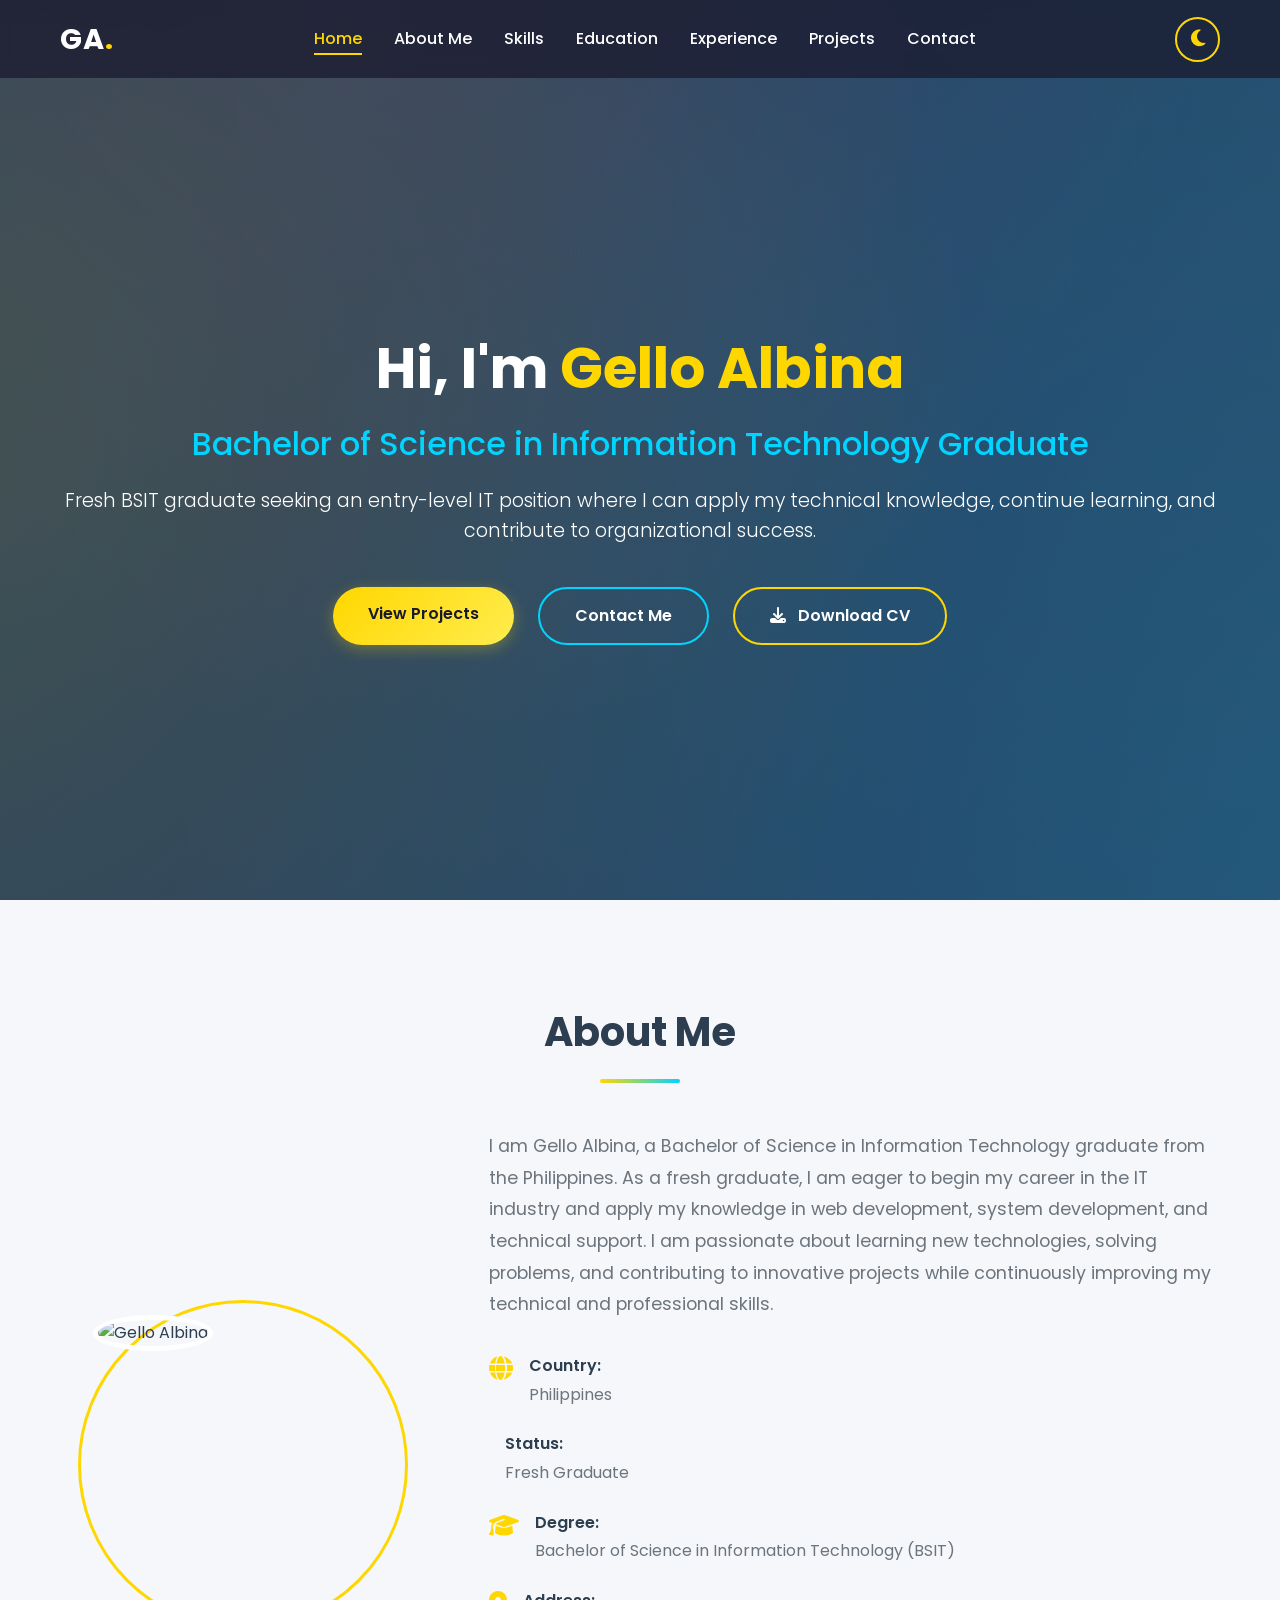
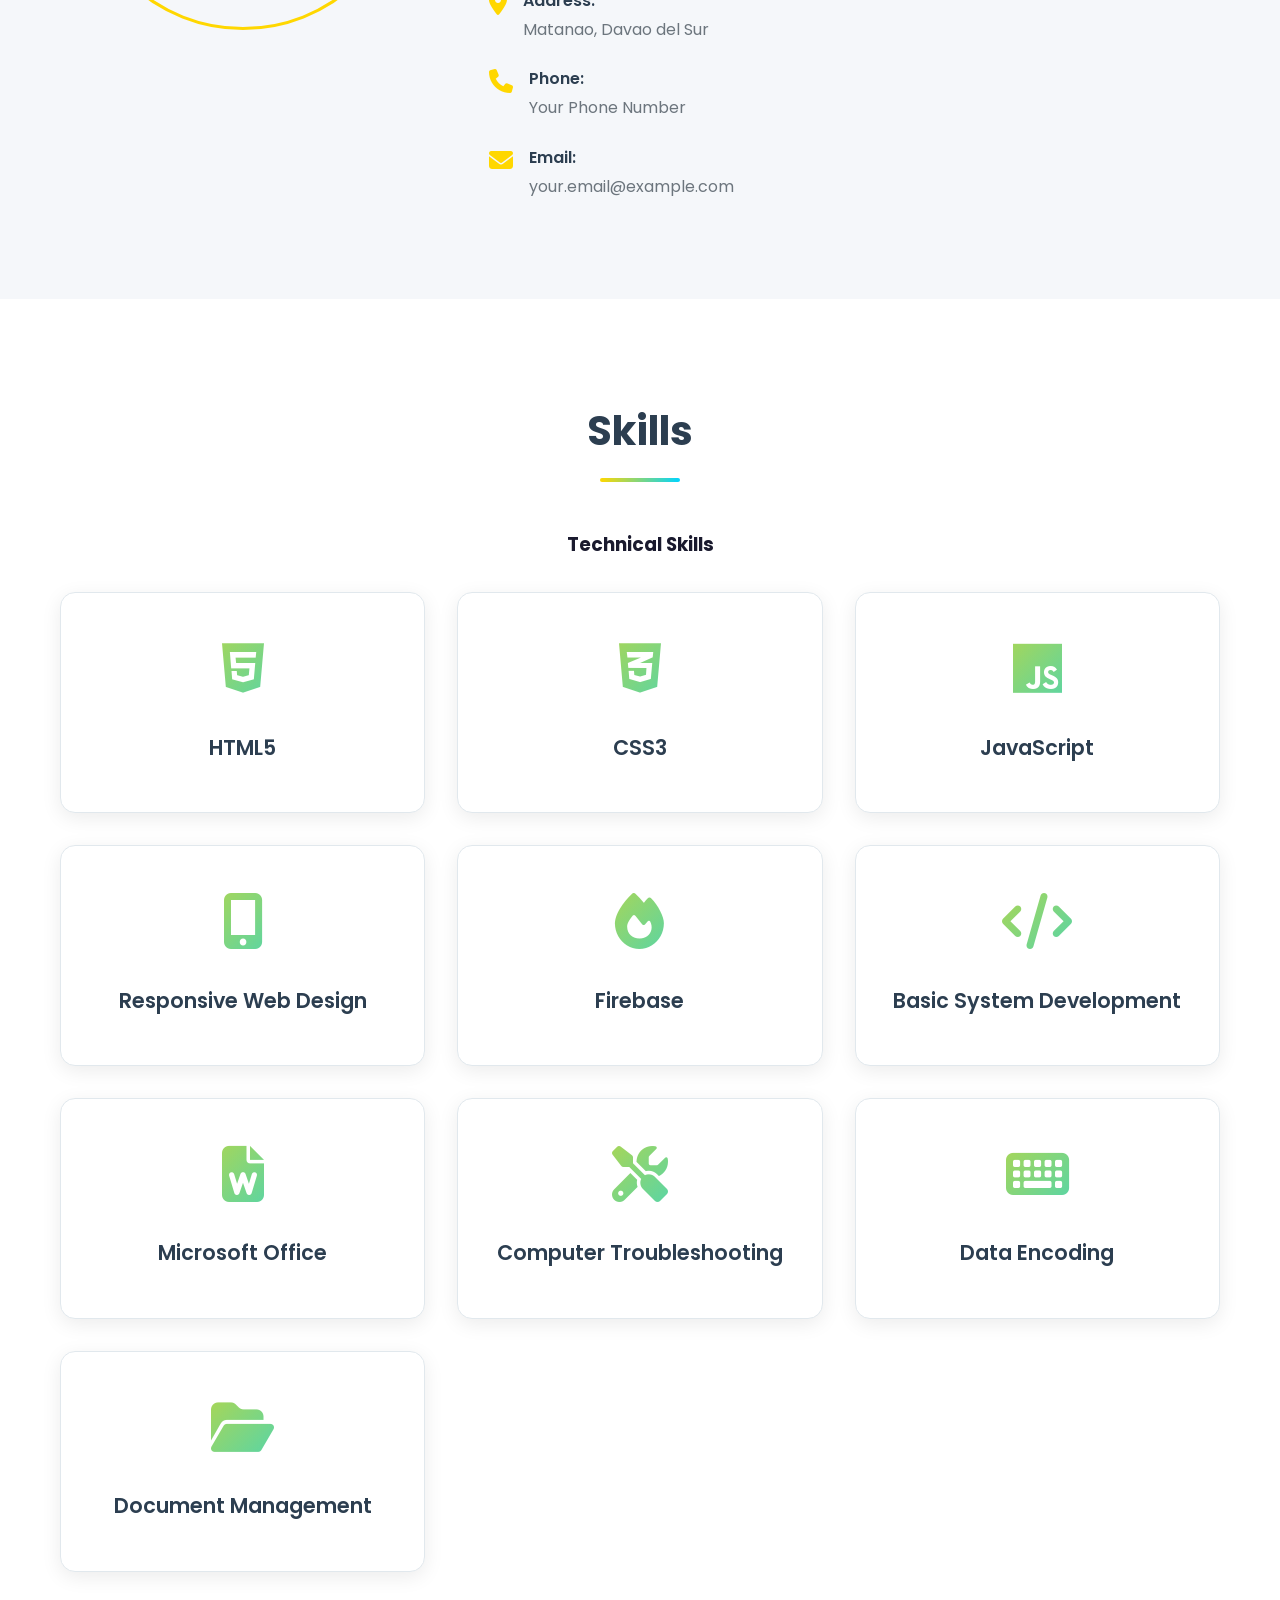
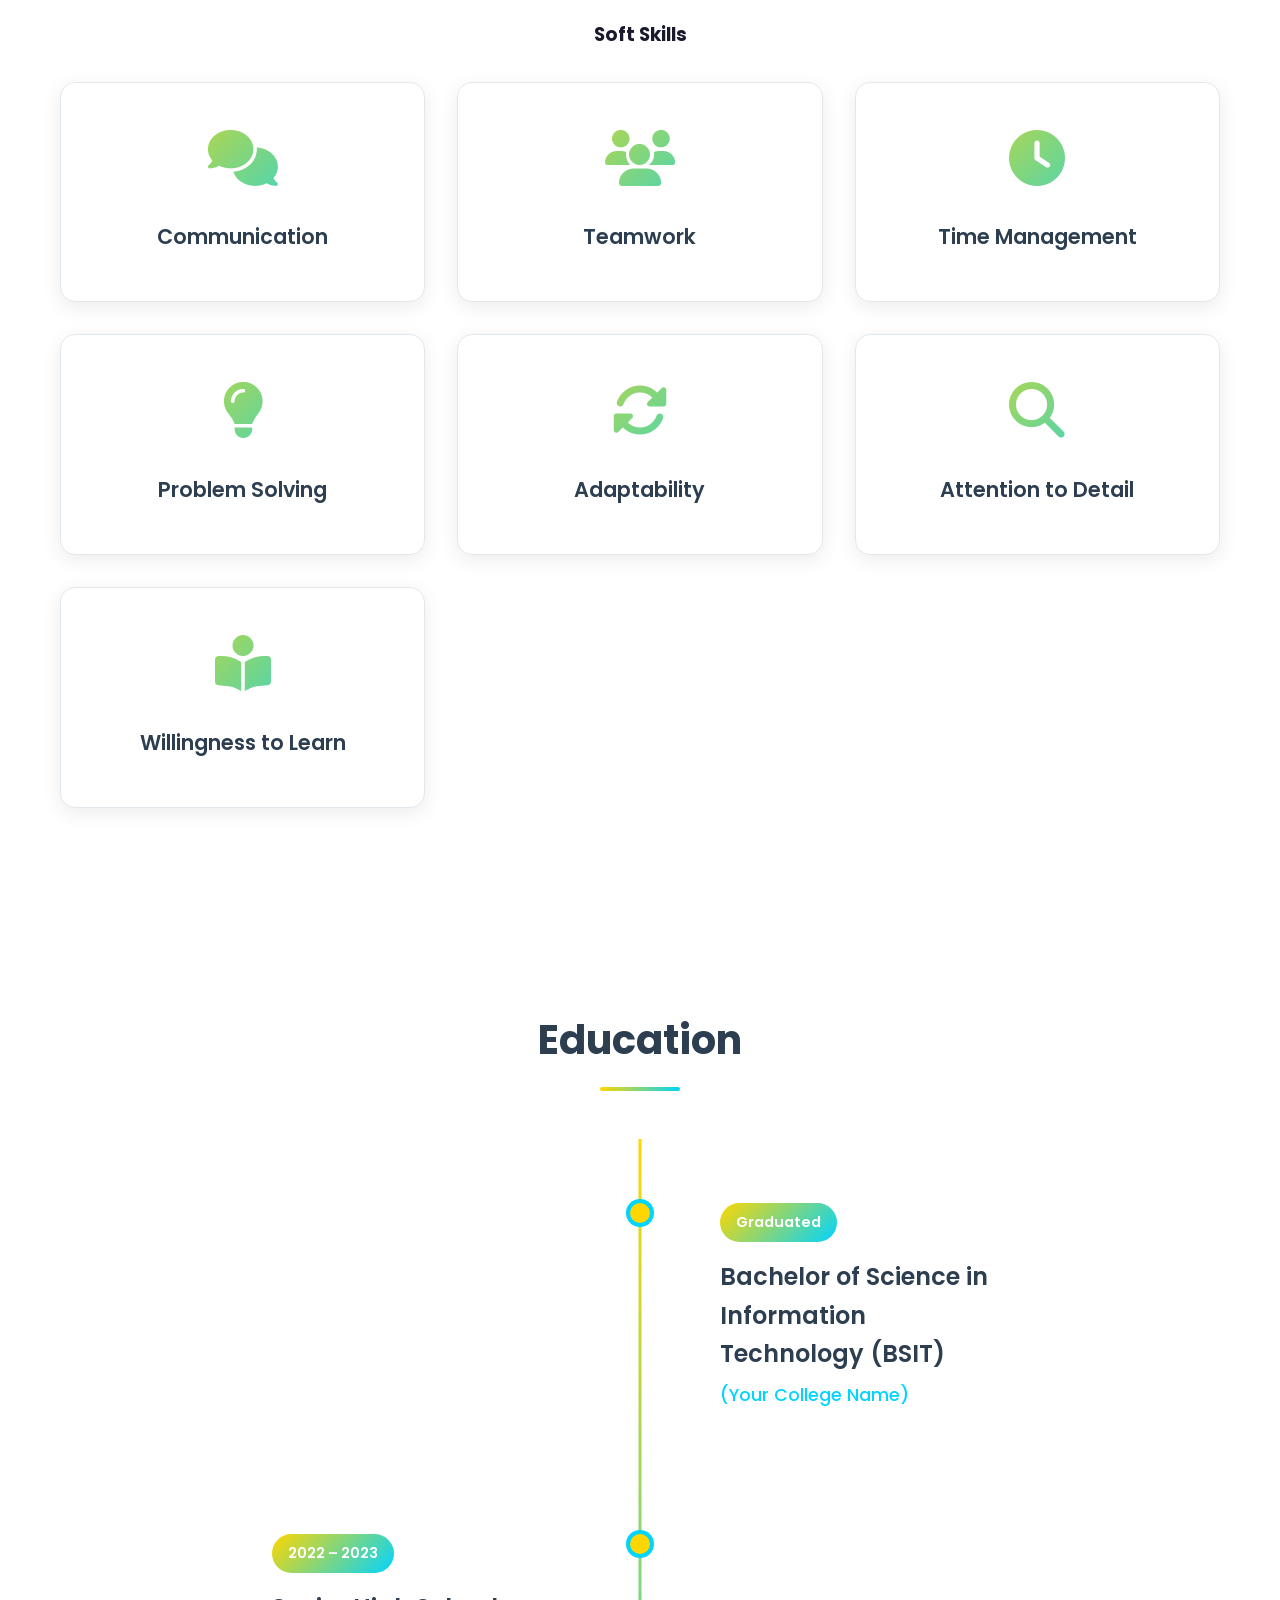
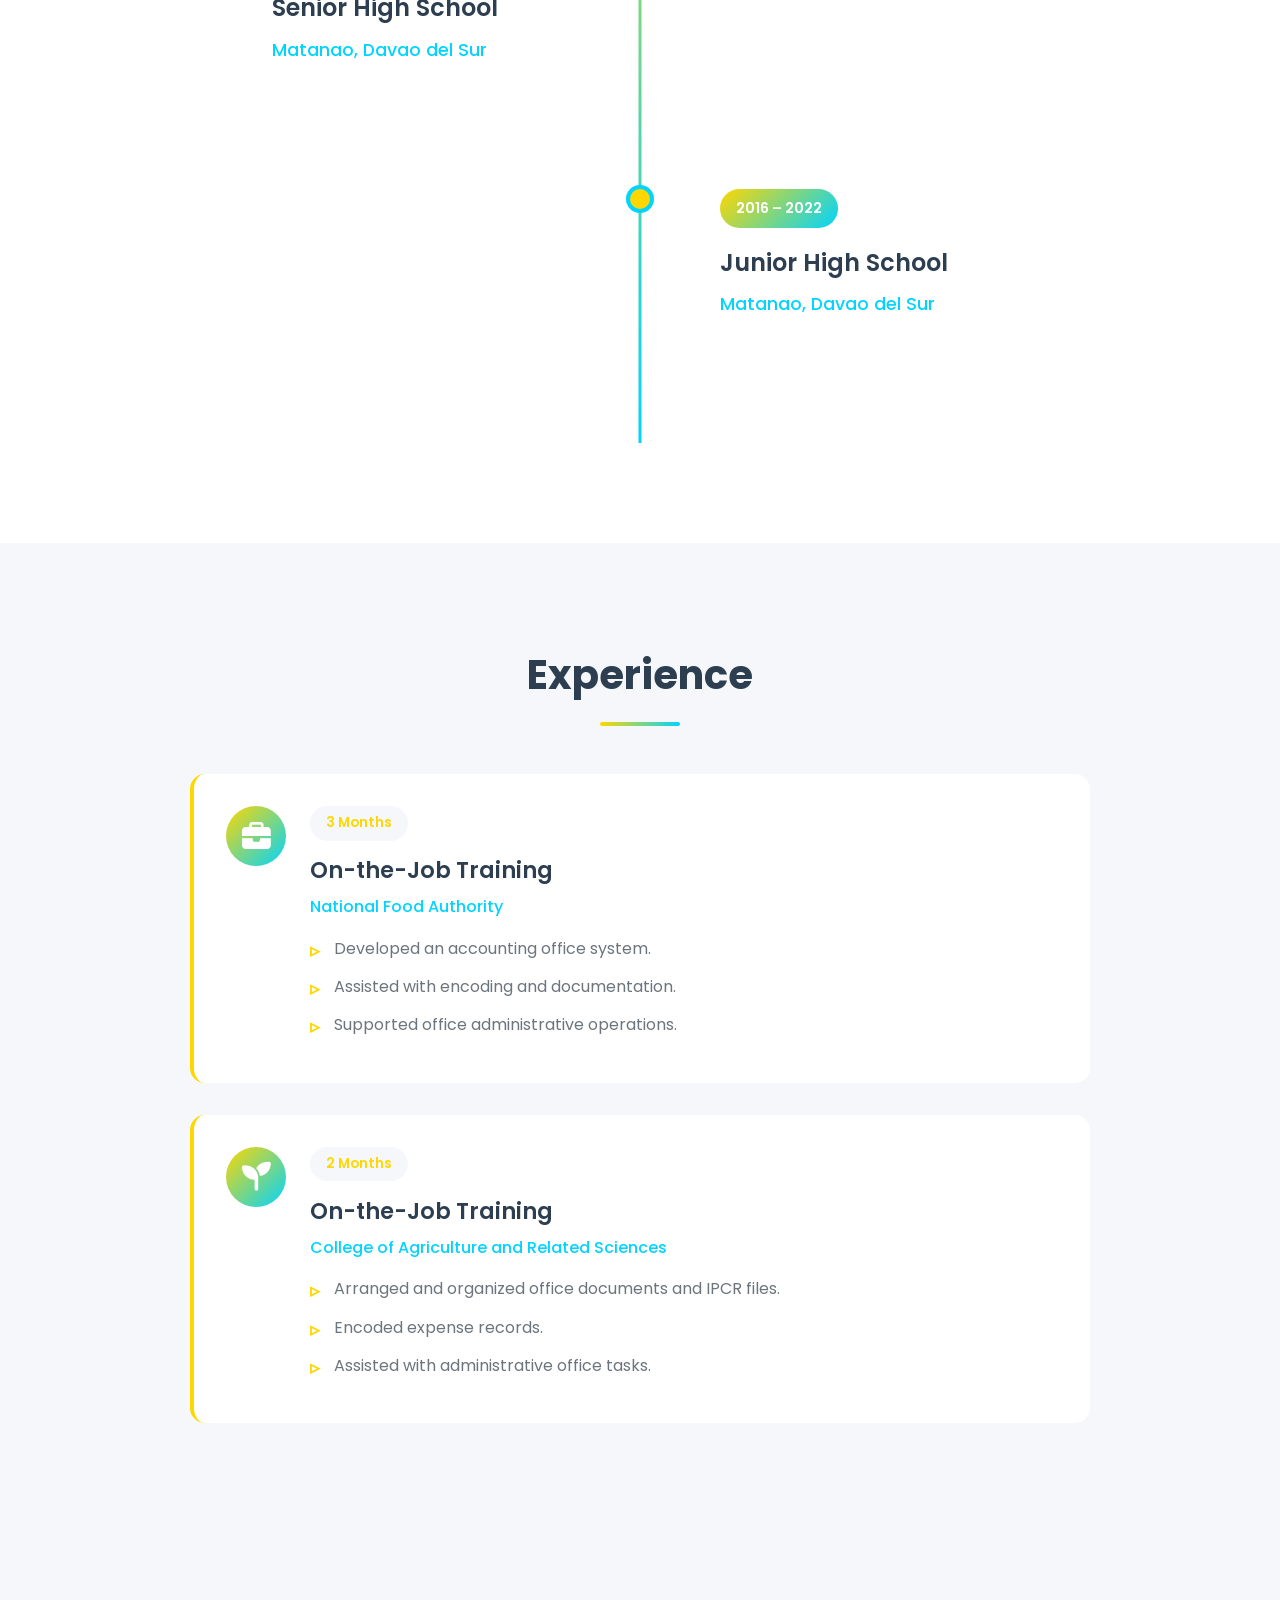
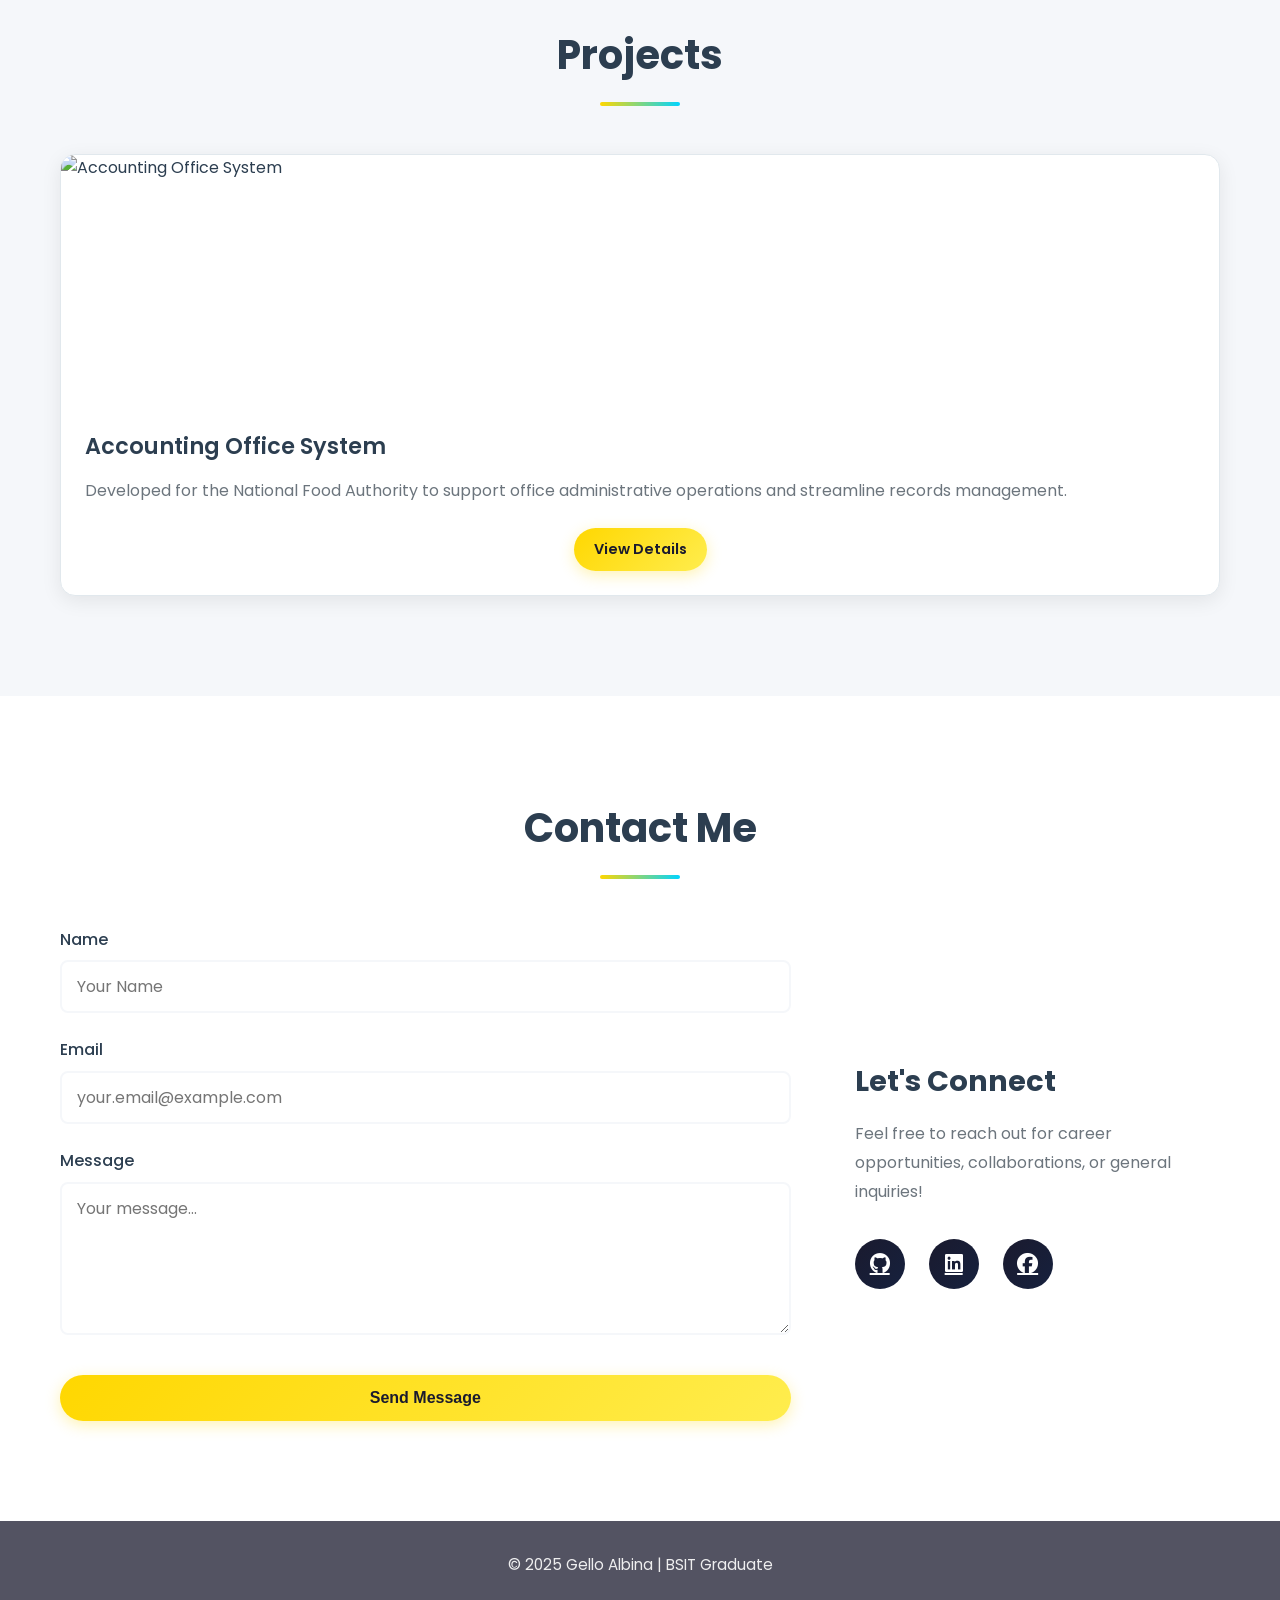
==== index.html @ 02b39733 "Add files via upload" ====
<!DOCTYPE html>
<html lang="en">
<head>
    <meta charset="UTF-8">
    <meta name="viewport" content="width=device-width, initial-scale=1.0">
    <meta name="description" content="Gello Albina - BSIT Graduate Portfolio">
    <title>Gello Albina | BSIT Graduate</title>
    <link rel="stylesheet" href="style.css">
    <link rel="preconnect" href="https://fonts.googleapis.com">
    <link rel="preconnect" href="https://fonts.gstatic.com" crossorigin>
    <link href="https://fonts.googleapis.com/css2?family=Poppins:wght@300;400;500;600;700&display=swap" rel="stylesheet">
    <link rel="stylesheet" href="https://cdnjs.cloudflare.com/ajax/libs/font-awesome/6.4.0/css/all.min.css">
</head>
<body>
    <!-- Navigation Bar -->
    <nav class="navbar" id="navbar">
        <div class="container">
            <div class="nav-brand">
                <a href="#home">GA<span>.</span></a>
            </div>
            <ul class="nav-menu" id="navMenu">
                <li><a href="#home" class="nav-link active">Home</a></li>
                <li><a href="#about" class="nav-link">About Me</a></li>
                <li><a href="#skills" class="nav-link">Skills</a></li>
                <li><a href="#education" class="nav-link">Education</a></li>
                <li><a href="#experience" class="nav-link">Experience</a></li>
                <li><a href="#projects" class="nav-link">Projects</a></li>
                <li><a href="#contact" class="nav-link">Contact</a></li>
            </ul>
            <div class="nav-controls">
                <button class="theme-toggle" id="themeToggle" aria-label="Toggle dark mode">
                    <i class="fas fa-moon" id="themeIcon"></i>
                </button>
                <div class="hamburger" id="hamburger">
                    <span></span>
                    <span></span>
                    <span></span>
                </div>
            </div>
        </div>
    </nav>

    <!-- Home Section -->
    <section id="home" class="home-section">
        <div class="home-background"></div>
        <div class="container home-content">
            <div class="hero-text">
                <h1 class="fade-in">Hi, I'm <span class="highlight">Gello Albina</span></h1>
                <h2 class="fade-in-delay">Bachelor of Science in Information Technology Graduate</h2>
                <p class="tagline fade-in-delay-2">Fresh BSIT graduate seeking an entry-level IT position where I can apply my technical knowledge, continue learning, and contribute to organizational success.</p>
                <div class="cta-buttons fade-in-delay-3">
                    <a href="#projects" class="btn btn-primary">View Projects</a>
                    <a href="#contact" class="btn btn-secondary">Contact Me</a>
                    <a href="assets/Gello-Albina-CV.pdf" download class="btn btn-download">
                        <i class="fas fa-download"></i> Download CV
                    </a>
                </div>
            </div>
        </div>
    </section>

    <!-- About Me Section -->
    <section id="about" class="about-section">
        <div class="container">
            <h2 class="section-title">About Me</h2>
            <div class="about-content">
                <div class="about-image">
                    <div class="image-wrapper">
                        <img src="pics/pic1.png" alt="Gello Albina">
                        <div class="image-border"></div>
                    </div>
                </div>
                <div class="about-text">
                    <p class="about-description">
                        I am Gello Albina, a Bachelor of Science in Information Technology graduate from the Philippines. As a fresh graduate, I am eager to begin my career in the IT industry and apply my knowledge in web development, system development, and technical support. I am passionate about learning new technologies, solving problems, and contributing to innovative projects while continuously improving my technical and professional skills.
                    </p>
                    <div class="info-list">
                        <div class="info-item">
                            <i class="fas fa-globe"></i>
                            <div>
                                <strong>Country:</strong>
                                <span>Philippines</span>
                            </div>
                        </div>
                        <div class="info-item">
                            <i class="fas fa-user-gradient"></i>
                            <div>
                                <strong>Status:</strong>
                                <span>Fresh Graduate</span>
                            </div>
                        </div>
                        <div class="info-item">
                            <i class="fas fa-graduation-cap"></i>
                            <div>
                                <strong>Degree:</strong>
                                <span>Bachelor of Science in Information Technology (BSIT)</span>
                            </div>
                        </div>
                        <div class="info-item">
                            <i class="fas fa-map-marker-alt"></i>
                            <div>
                                <strong>Address:</strong>
                                <span>Matanao, Davao del Sur</span>
                            </div>
                        </div>
                        <div class="info-item">
                            <i class="fas fa-phone"></i>
                            <div>
                                <strong>Phone:</strong>
                                <span>Your Phone Number</span>
                            </div>
                        </div>
                        <div class="info-item">
                            <i class="fas fa-envelope"></i>
                            <div>
                                <strong>Email:</strong>
                                <span>your.email@example.com</span>
                            </div>
                        </div>
                    </div>
                </div>
            </div>
        </div>
    </section>

    <!-- Skills Section -->
    <section id="skills" class="skills-section">
        <div class="container">
            <h2 class="section-title">Skills</h2>
            
            <h3 style="text-align: center; margin-bottom: 2rem; color: var(--primary-color);">Technical Skills</h3>
            <div class="skills-grid">
                <div class="skill-card">
                    <div class="skill-icon"><i class="fab fa-html5"></i></div>
                    <h3>HTML5</h3>
                </div>
                <div class="skill-card">
                    <div class="skill-icon"><i class="fab fa-css3-alt"></i></div>
                    <h3>CSS3</h3>
                </div>
                <div class="skill-card">
                    <div class="skill-icon"><i class="fab fa-js"></i></div>
                    <h3>JavaScript</h3>
                </div>
                <div class="skill-card">
                    <div class="skill-icon"><i class="fas fa-mobile-alt"></i></div>
                    <h3>Responsive Web Design</h3>
                </div>
                <div class="skill-card">
                    <div class="skill-icon"><i class="fas fa-fire"></i></div>
                    <h3>Firebase</h3>
                </div>
                <div class="skill-card">
                    <div class="skill-icon"><i class="fas fa-code"></i></div>
                    <h3>Basic System Development</h3>
                </div>
                <div class="skill-card">
                    <div class="skill-icon"><i class="fas fa-file-word"></i></div>
                    <h3>Microsoft Office</h3>
                </div>
                <div class="skill-card">
                    <div class="skill-icon"><i class="fas fa-tools"></i></div>
                    <h3>Computer Troubleshooting</h3>
                </div>
                <div class="skill-card">
                    <div class="skill-icon"><i class="fas fa-keyboard"></i></div>
                    <h3>Data Encoding</h3>
                </div>
                <div class="skill-card">
                    <div class="skill-icon"><i class="fas fa-folder-open"></i></div>
                    <h3>Document Management</h3>
                </div>
            </div>

            <h3 style="text-align: center; margin-top: 3rem; margin-bottom: 2rem; color: var(--primary-color);">Soft Skills</h3>
            <div class="skills-grid">
                <div class="skill-card">
                    <div class="skill-icon"><i class="fas fa-comments"></i></div>
                    <h3>Communication</h3>
                </div>
                <div class="skill-card">
                    <div class="skill-icon"><i class="fas fa-users"></i></div>
                    <h3>Teamwork</h3>
                </div>
                <div class="skill-card">
                    <div class="skill-icon"><i class="fas fa-clock"></i></div>
                    <h3>Time Management</h3>
                </div>
                <div class="skill-card">
                    <div class="skill-icon"><i class="fas fa-lightbulb"></i></div>
                    <h3>Problem Solving</h3>
                </div>
                <div class="skill-card">
                    <div class="skill-icon"><i class="fas fa-sync-alt"></i></div>
                    <h3>Adaptability</h3>
                </div>
                <div class="skill-card">
                    <div class="skill-icon"><i class="fas fa-search"></i></div>
                    <h3>Attention to Detail</h3>
                </div>
                <div class="skill-card">
                    <div class="skill-icon"><i class="fas fa-book-reader"></i></div>
                    <h3>Willingness to Learn</h3>
                </div>
            </div>
        </div>
    </section>

    <!-- Education Section -->
    <section id="education" class="education-section">
        <div class="container">
            <h2 class="section-title">Education</h2>
            <div class="timeline">
                <div class="timeline-item">
                    <div class="timeline-dot"></div>
                    <div class="timeline-content">
                        <div class="timeline-date">Graduated</div>
                        <h3>Bachelor of Science in Information Technology (BSIT)</h3>
                        <h4>(Your College Name)</h4>
                    </div>
                </div>
                <div class="timeline-item">
                    <div class="timeline-dot"></div>
                    <div class="timeline-content">
                        <div class="timeline-date">2022 – 2023</div>
                        <h3>Senior High School</h3>
                        <h4>Matanao, Davao del Sur</h4>
                    </div>
                </div>
                <div class="timeline-item">
                    <div class="timeline-dot"></div>
                    <div class="timeline-content">
                        <div class="timeline-date">2016 – 2022</div>
                        <h3>Junior High School</h3>
                        <h4>Matanao, Davao del Sur</h4>
                    </div>
                </div>       
            </div>
        </div>
    </section>

    <!-- Experience Section -->
    <section id="experience" class="experience-section">
        <div class="container">
            <h2 class="section-title">Experience</h2>
            <div class="experience-grid">
                <div class="experience-card">
                    <div class="experience-icon">
                        <i class="fas fa-briefcase"></i>
                    </div>
                    <div class="experience-content">
                        <div class="experience-date">3 Months</div>
                        <h3>On-the-Job Training</h3>
                        <h4>National Food Authority</h4>
                        <ul class="experience-duties">
                            <li>Developed an accounting office system.</li>
                            <li>Assisted with encoding and documentation.</li>
                            <li>Supported office administrative operations.</li>
                        </ul>
                    </div>
                </div>
                <div class="experience-card">
                    <div class="experience-icon">
                        <i class="fas fa-seedling"></i>
                    </div>
                    <div class="experience-content">
                        <div class="experience-date">2 Months</div>
                        <h3>On-the-Job Training</h3>
                        <h4>College of Agriculture and Related Sciences</h4>
                        <ul class="experience-duties">
                            <li>Arranged and organized office documents and IPCR files.</li>
                            <li>Encoded expense records.</li>
                            <li>Assisted with administrative office tasks.</li>
                        </ul>
                    </div>
                </div>
            </div>
        </div>
    </section>

    <!-- Projects Section -->
    <section id="projects" class="projects-section">
        <div class="container">
            <h2 class="section-title">Projects</h2>
            <div class="projects-grid">
                <div class="project-card">
                    <div class="project-image">
                        <img src="pics/pic2.png" alt="Accounting Office System">
                        <div class="project-overlay">
                            <a href="https://script.google.com/macros/s/AKfycbwvXl6sPwuob0kufRy2Hc9_5Z1_Mqb_J2kB0zEyitvMCC0z4Z3nwQYkayivmQpWcfdNdA/exec" target="_blank" class="btn btn-view">View Details</a>
                        </div>
                    </div>
                    <div class="project-info">
                        <h3>Accounting Office System</h3>
                        <p>Developed for the National Food Authority to support office administrative operations and streamline records management.</p>
                        <div class="project-buttons">
                            <a href="https://script.google.com/macros/s/AKfycbwvXl6sPwuob0kufRy2Hc9_5Z1_Mqb_J2kB0zEyitvMCC0z4Z3nwQYkayivmQpWcfdNdA/exec" target="_blank" class="btn btn-small btn-primary">View Details</a>
                        </div>
                    </div>
                </div>

            </div>
        </div>
    </section>

    <!-- Contact Section -->
    <section id="contact" class="contact-section">
        <div class="container">
            <h2 class="section-title">Contact Me</h2>
            <div class="contact-content">
                <div class="contact-form-wrapper">
                    <form id="contactForm" class="contact-form">
                        <div class="form-group">
                            <label for="name">Name</label>
                            <input type="text" id="name" name="name" placeholder="Your Name" required>
                            <span class="error-message" id="nameError"></span>
                        </div>
                        <div class="form-group">
                            <label for="email">Email</label>
                            <input type="email" id="email" name="email" placeholder="your.email@example.com" required>
                            <span class="error-message" id="emailError"></span>
                        </div>
                        <div class="form-group">
                            <label for="message">Message</label>
                            <textarea id="message" name="message" rows="5" placeholder="Your message..." required></textarea>
                            <span class="error-message" id="messageError"></span>
                        </div>
                        <button type="submit" class="btn btn-primary btn-submit">Send Message</button>
                    </form>
                    <div class="success-message" id="successMessage">
                        <i class="fas fa-check-circle"></i>
                        <p>Thank you! Your message has been sent successfully.</p>
                    </div>
                </div>
                <div class="contact-info">
                    <h3>Let's Connect</h3>
                    <p>Feel free to reach out for career opportunities, collaborations, or general inquiries!</p>
                    <div class="social-links">
                        <a href="https://github.com" target="_blank" class="social-icon">
                            <i class="fab fa-github"></i>
                        </a>
                        <a href="https://linkedin.com" target="_blank" class="social-icon">
                            <i class="fab fa-linkedin"></i>
                        </a>
                        <a href="https://www.facebook.com" target="_blank" class="social-icon">
                            <i class="fab fa-facebook"></i>
                        </a>
                    </div>
                </div>
            </div>
        </div>
    </section>

    <!-- Footer -->
    <footer class="footer">
        <div class="container">
            <p>&copy; 2025 Gello Albina | BSIT Graduate</p>
        </div>
    </footer>

    <!-- Back to Top Button -->
    <button id="backToTop" class="back-to-top">
        <i class="fas fa-arrow-up"></i>
    </button>

    <!-- Project Modal -->
    <div id="projectModal" class="modal">
        <div class="modal-content">
            <span class="close-modal" onclick="closeModal()">&times;</span>
            <div id="modalBody">
                <div class="modal-project" id="project1Content">
                    <h2>Accounting Office System</h2>
                    <img src="pics/pic3.png" alt="Accounting Office System">
                    <p>Designed and implemented during On-the-Job Training at the National Food Authority to automate operations, manage documentation, and assist accounting personnel.</p>
                    <h3>Key Highlights:</h3>
                    <ul>
                        <li>Records and system management</li>
                        <li>Encoding and administrative workflow support</li>
                    </ul>
                </div>

            </div>
        </div>
    </div>

    <script src="script.js"></script>
</body>
</html>
---- style.css ----
/* ==========================================
   GLOBAL STYLES & RESET
   ========================================== */
* {
    margin: 0;
    padding: 0;
    box-sizing: border-box;
}

/* Custom Scrollbar */
::-webkit-scrollbar {
    width: 10px;
}

::-webkit-scrollbar-track {
    background: var(--section-bg);
}

::-webkit-scrollbar-thumb {
    background: linear-gradient(180deg, var(--accent-color), var(--accent-teal));
    border-radius: 10px;
}

::-webkit-scrollbar-thumb:hover {
    background: linear-gradient(180deg, var(--accent-teal), var(--accent-color));
}

:root {
    /* Light Mode Color Palette */
    --primary-color: #1a1a2e;
    --secondary-color: #16213e;
    --accent-color: #ffd700;
    --accent-teal: #00d4ff;
    --white: #ffffff;
    --light-gray: #f5f7fa;
    --text-dark: #2c3e50;
    --text-light: #6c757d;
    --bg-color: #ffffff;
    --section-bg: #f5f7fa;
    --card-bg: #ffffff;
    --navbar-bg: rgba(26, 26, 46, 0.75);
    --shadow: rgba(0, 0, 0, 0.08);
    --shadow-hover: rgba(0, 0, 0, 0.15);
    --border-color: #e1e8ed;
    --input-bg: #ffffff;
    --modal-overlay: rgba(0, 0, 0, 0.8);
    
    /* Typography */
    --font-family: 'Poppins', sans-serif;
    --font-light: 300;
    --font-regular: 400;
    --font-medium: 500;
    --font-semibold: 600;
    --font-bold: 700;
    
    /* Spacing */
    --section-padding: 100px 0;
    --container-padding: 0 20px;
}

/* Dark Mode Color Palette */
body.dark-mode {
    --primary-color: #f8f9fa;
    --secondary-color: #e9ecef;
    --accent-color: #ffc107;
    --accent-teal: #17a2b8;
    --white: #1e1e2e;
    --light-gray: #2a2a3e;
    --text-dark: #e9ecef;
    --text-light: #adb5bd;
    --bg-color: #0f0f1e;
    --section-bg: #1a1a2e;
    --card-bg: #252538;
    --navbar-bg: rgba(37, 37, 56, 0.8);
    --shadow: rgba(0, 0, 0, 0.4);
    --shadow-hover: rgba(0, 0, 0, 0.6);
    --border-color: #3a3a4e;
    --input-bg: #2a2a3e;
    --modal-overlay: rgba(0, 0, 0, 0.92);
}

html {
    scroll-behavior: smooth;
}

body {
    font-family: var(--font-family);
    color: var(--text-dark);
    background-color: var(--bg-color);
    line-height: 1.6;
    overflow-x: hidden;
    transition: background-color 0.3s ease, color 0.3s ease;
}

.container {
    max-width: 1200px;
    margin: 0 auto;
    padding: var(--container-padding);
}

/* ==========================================
   NAVIGATION BAR
   ========================================== */
.navbar {
    position: fixed;
    top: 0;
    left: 0;
    width: 100%;
    background-color: var(--navbar-bg);
    backdrop-filter: blur(10px);
    padding: 1rem 0;
    z-index: 1000;
    transition: all 0.3s ease;
}

.navbar.scrolled {
    box-shadow: 0 2px 20px rgba(0, 0, 0, 0.1);
}

.navbar .container {
    display: flex;
    justify-content: space-between;
    align-items: center;
}

.nav-brand a {
    font-size: 1.8rem;
    font-weight: var(--font-bold);
    color: var(--white);
    text-decoration: none;
    letter-spacing: 1px;
    transition: all 0.3s ease;
}

.nav-brand a:hover {
    transform: scale(1.05);
    letter-spacing: 2px;
}

.nav-brand span {
    color: var(--accent-color);
    display: inline-block;
    animation: rotate 2s ease-in-out infinite;
}

@keyframes rotate {
    0%, 100% { transform: rotate(0deg); }
    50% { transform: rotate(180deg); }
}

body.dark-mode .nav-brand a {
    color: var(--primary-color);
}

body.dark-mode .nav-brand span {
    color: var(--accent-color);
}

.nav-menu {
    display: flex;
    list-style: none;
    gap: 2rem;
}

.nav-link {
    color: var(--white);
    text-decoration: none;
    font-weight: var(--font-medium);
    transition: color 0.3s ease;
    position: relative;
}

body.dark-mode .nav-link {
    color: var(--text-dark);
}

.nav-link::after {
    content: '';
    position: absolute;
    bottom: -5px;
    left: 0;
    width: 0;
    height: 2px;
    background-color: var(--accent-color);
    transition: width 0.3s ease;
}

.nav-link:hover,
.nav-link.active {
    color: var(--accent-color);
}

.nav-link:hover::after,
.nav-link.active::after {
    width: 100%;
}

.nav-controls {
    display: flex;
    align-items: center;
    gap: 1.5rem;
}

.theme-toggle {
    background: transparent;
    border: 2px solid var(--accent-color);
    color: var(--accent-color);
    width: 45px;
    height: 45px;
    border-radius: 50%;
    display: flex;
    align-items: center;
    justify-content: center;
    cursor: pointer;
    font-size: 1.2rem;
    transition: all 0.3s ease;
}

.theme-toggle:hover {
    background: var(--accent-color);
    color: #1a1a2e;
}

.hamburger {
    display: none;
    flex-direction: column;
    cursor: pointer;
    gap: 5px;
}

.hamburger span {
    width: 25px;
    height: 3px;
    background-color: var(--white);
    transition: all 0.3s ease;
}

body.dark-mode .hamburger span {
    background-color: var(--primary-color);
}

/* ==========================================
   HOME SECTION
   ========================================== */
.home-section {
    min-height: 100vh;
    display: flex;
    align-items: center;
    justify-content: center;
    position: relative;
    overflow: hidden;
    padding-top: 80px;
}

.home-background {
    position: absolute;
    top: 0;
    left: 0;
    width: 100%;
    height: 100%;
    background: linear-gradient(-45deg, #1a1a2e, #16213e, #2a4365, #1e3a5f);
    background-size: 400% 400%;
    animation: gradientShift 15s ease infinite;
    z-index: -1;
}

body.dark-mode .home-background {
    background: linear-gradient(-45deg, #0f0f1e, #1a1a2e, #252538, #1e2940);
    background-size: 400% 400%;
    animation: gradientShift 15s ease infinite;
}

@keyframes gradientShift {
    0% {
        background-position: 0% 50%;
    }
    50% {
        background-position: 100% 50%;
    }
    100% {
        background-position: 0% 50%;
    }
}

/* Floating light orbs */
.home-background::before {
    content: '';
    position: absolute;
    top: -50%;
    left: -50%;
    width: 200%;
    height: 200%;
    background: 
        radial-gradient(circle at 20% 50%, rgba(255, 215, 0, 0.15) 0%, transparent 50%),
        radial-gradient(circle at 80% 80%, rgba(0, 212, 255, 0.15) 0%, transparent 50%),
        radial-gradient(circle at 40% 20%, rgba(255, 107, 107, 0.1) 0%, transparent 40%),
        radial-gradient(circle at 80% 30%, rgba(78, 205, 196, 0.1) 0%, transparent 50%);
    animation: orbsFloat 20s ease-in-out infinite;
}

@keyframes orbsFloat {
    0%, 100% { 
        transform: translate(0, 0) rotate(0deg);
    }
    33% { 
        transform: translate(30px, -30px) rotate(120deg);
    }
    66% { 
        transform: translate(-20px, 20px) rotate(240deg);
    }
}

/* Animated particles */
.home-background::after {
    content: '';
    position: absolute;
    width: 100%;
    height: 100%;
    background-image: 
        radial-gradient(2px 2px at 20% 30%, rgba(255, 215, 0, 0.4), transparent),
        radial-gradient(2px 2px at 60% 70%, rgba(0, 212, 255, 0.4), transparent),
        radial-gradient(1px 1px at 50% 50%, rgba(255, 255, 255, 0.5), transparent),
        radial-gradient(1px 1px at 80% 10%, rgba(255, 215, 0, 0.3), transparent),
        radial-gradient(2px 2px at 90% 60%, rgba(0, 212, 255, 0.3), transparent),
        radial-gradient(1px 1px at 30% 80%, rgba(255, 255, 255, 0.4), transparent);
    background-size: 200% 200%;
    background-position: 0% 0%;
    animation: particlesFloat 25s linear infinite;
    opacity: 0.6;
}

@keyframes particlesFloat {
    0% { 
        background-position: 0% 0%;
        transform: translateY(0);
    }
    50% { 
        background-position: 100% 100%;
        transform: translateY(-20px);
    }
    100% { 
        background-position: 0% 0%;
        transform: translateY(0);
    }
}

.home-content {
    text-align: center;
    color: var(--white);
    z-index: 1;
}

body.dark-mode .home-content {
    color: var(--primary-color);
}

.hero-text h1 {
    font-size: 3.5rem;
    font-weight: var(--font-bold);
    margin-bottom: 1rem;
    line-height: 1.2;
}

.highlight {
    color: var(--accent-color);
    position: relative;
    display: inline-block;
    animation: glow 2s ease-in-out infinite;
}

@keyframes glow {
    0%, 100% { 
        text-shadow: 0 0 10px rgba(255, 215, 0, 0.5),
                     0 0 20px rgba(255, 215, 0, 0.3);
    }
    50% { 
        text-shadow: 0 0 20px rgba(255, 215, 0, 0.8),
                     0 0 30px rgba(255, 215, 0, 0.5),
                     0 0 40px rgba(255, 215, 0, 0.3);
    }
}

.hero-text h2 {
    font-size: 2rem;
    font-weight: var(--font-medium);
    margin-bottom: 1rem;
    color: var(--accent-teal);
}

body.dark-mode .hero-text h2 {
    color: var(--accent-teal);
}

.tagline {
    font-size: 1.2rem;
    font-weight: var(--font-light);
    margin-bottom: 2.5rem;
    opacity: 0.9;
}

.cta-buttons {
    display: flex;
    gap: 1.5rem;
    justify-content: center;
    flex-wrap: wrap;
}

.btn {
    padding: 14px 35px;
    border-radius: 50px;
    text-decoration: none;
    font-weight: var(--font-semibold);
    transition: all 0.3s ease;
    display: inline-block;
    border: none;
    cursor: pointer;
    font-size: 1rem;
    position: relative;
    overflow: hidden;
}

.btn::before {
    content: '';
    position: absolute;
    top: 50%;
    left: 50%;
    width: 0;
    height: 0;
    border-radius: 50%;
    background: rgba(255, 255, 255, 0.3);
    transform: translate(-50%, -50%);
    transition: width 0.6s, height 0.6s;
}

.btn:hover::before {
    width: 300px;
    height: 300px;
}

.btn span {
    position: relative;
    z-index: 1;
}

.btn-primary {
    background: linear-gradient(135deg, var(--accent-color) 0%, #ffed4e 100%);
    color: var(--primary-color);
    box-shadow: 0 4px 15px rgba(255, 215, 0, 0.3);
}

body.dark-mode .btn-primary {
    background: linear-gradient(135deg, #ffc107 0%, #ffb300 100%);
    color: #0f0f1e;
    box-shadow: 0 4px 15px rgba(255, 193, 7, 0.4);
}

.btn-primary:hover {
    transform: translateY(-3px);
    box-shadow: 0 6px 20px rgba(255, 215, 0, 0.5);
    animation: pulse 1s infinite;
}

@keyframes pulse {
    0%, 100% { transform: translateY(-3px) scale(1); }
    50% { transform: translateY(-3px) scale(1.05); }
}

body.dark-mode .btn-primary:hover {
    box-shadow: 0 6px 20px rgba(255, 193, 7, 0.6);
}

.btn-secondary {
    background: transparent;
    color: var(--white);
    border: 2px solid var(--accent-teal);
}

body.dark-mode .btn-secondary {
    color: var(--primary-color);
    border: 2px solid var(--accent-teal);
}

.btn-secondary:hover {
    background: var(--accent-teal);
    transform: translateY(-3px);
    box-shadow: 0 6px 20px rgba(0, 212, 255, 0.4);
    animation: shimmer 1.5s infinite;
}

@keyframes shimmer {
    0% { box-shadow: 0 6px 20px rgba(0, 212, 255, 0.4); }
    50% { box-shadow: 0 8px 25px rgba(0, 212, 255, 0.6); }
    100% { box-shadow: 0 6px 20px rgba(0, 212, 255, 0.4); }
}

body.dark-mode .btn-secondary:hover {
    background: var(--accent-teal);
    color: #ffffff;
}

.btn-download {
    background: transparent;
    color: var(--white);
    border: 2px solid var(--accent-color);
}

body.dark-mode .btn-download {
    color: var(--primary-color);
    border: 2px solid var(--accent-color);
}

.btn-download:hover {
    background: var(--accent-color);
    color: var(--primary-color);
    transform: translateY(-3px);
    box-shadow: 0 6px 20px rgba(255, 215, 0, 0.4);
}

body.dark-mode .btn-download:hover {
    background: var(--accent-color);
    color: #0f0f1e;
}

.btn-download i {
    margin-right: 8px;
}

/* Fade-in Animations */
.fade-in {
    animation: fadeInUp 0.8s ease forwards;
    opacity: 0;
}

.fade-in-delay {
    animation: fadeInUp 0.8s ease 0.2s forwards;
    opacity: 0;
}

.fade-in-delay-2 {
    animation: fadeInUp 0.8s ease 0.4s forwards;
    opacity: 0;
}

.fade-in-delay-3 {
    animation: fadeInUp 0.8s ease 0.6s forwards;
    opacity: 0;
}

@keyframes fadeInUp {
    to {
        opacity: 1;
        transform: translateY(0);
    }
    from {
        opacity: 0;
        transform: translateY(30px);
    }
}

/* Scroll Indicator */
.scroll-indicator {
    position: absolute;
    bottom: 30px;
    left: 50%;
    transform: translateX(-50%);
}

.mouse {
    width: 30px;
    height: 50px;
    border: 2px solid var(--accent-color);
    border-radius: 15px;
    position: relative;
}

.mouse::before {
    content: '';
    width: 6px;
    height: 10px;
    background-color: var(--accent-color);
    position: absolute;
    top: 8px;
    left: 50%;
    transform: translateX(-50%);
    border-radius: 3px;
    animation: scroll 2s infinite;
}

@keyframes scroll {
    0% { top: 8px; opacity: 1; }
    100% { top: 28px; opacity: 0; }
}

/* ==========================================
   SECTION TITLE
   ========================================== */
.section-title {
    font-size: 2.5rem;
    font-weight: var(--font-bold);
    text-align: center;
    margin-bottom: 3rem;
    position: relative;
    color: var(--text-dark);
}

.section-title::after {
    content: '';
    width: 80px;
    height: 4px;
    background: linear-gradient(90deg, var(--accent-color), var(--accent-teal));
    display: block;
    margin: 15px auto 0;
    border-radius: 2px;
    animation: expandLine 2s ease-in-out infinite;
}

@keyframes expandLine {
    0%, 100% { width: 80px; }
    50% { width: 120px; }
}

/* ==========================================
   ABOUT SECTION
   ========================================== */
.about-section {
    padding: var(--section-padding);
    background-color: var(--section-bg);
}

.about-content {
    display: grid;
    grid-template-columns: 1fr 2fr;
    gap: 4rem;
    align-items: center;
}

.about-image {
    position: relative;
}

.image-wrapper {
    position: relative;
    width: 300px;
    height: 300px;
    margin: 0 auto;
    animation: float 6s ease-in-out infinite;
}

@keyframes float {
    0%, 100% { transform: translateY(0); }
    50% { transform: translateY(-20px); }
}

.image-wrapper img {
    width: 100%;
    height: 100%;
    border-radius: 50%;
    object-fit: cover;
    position: relative;
    z-index: 2;
    border: 5px solid var(--bg-color);
    transition: all 0.3s ease;
}

.image-wrapper:hover img {
    transform: scale(1.05);
    box-shadow: 0 10px 40px rgba(255, 215, 0, 0.4);
}

.image-border {
    position: absolute;
    top: -15px;
    left: -15px;
    width: calc(100% + 30px);
    height: calc(100% + 30px);
    border-radius: 50%;
    border: 3px solid var(--accent-color);
    z-index: 1;
    animation: pulse 3s ease-in-out infinite;
}

@keyframes pulse {
    0%, 100% { transform: scale(1); }
    50% { transform: scale(1.02); }
}

.about-description {
    font-size: 1.1rem;
    line-height: 1.8;
    color: var(--text-light);
    margin-bottom: 2rem;
}

.info-list {
    display: flex;
    flex-direction: column;
    gap: 1.5rem;
}

.info-item {
    display: flex;
    align-items: flex-start;
    gap: 1rem;
    animation: slideInLeft 0.5s ease forwards;
    opacity: 0;
}

.info-item:nth-child(1) { animation-delay: 0.2s; }
.info-item:nth-child(2) { animation-delay: 0.4s; }
.info-item:nth-child(3) { animation-delay: 0.6s; }

@keyframes slideInLeft {
    from {
        opacity: 0;
        transform: translateX(-30px);
    }
    to {
        opacity: 1;
        transform: translateX(0);
    }
}

.info-item i {
    color: var(--accent-color);
    font-size: 1.5rem;
    margin-top: 3px;
    transition: all 0.3s ease;
}

.info-item:hover i {
    transform: scale(1.2) rotate(360deg);
    color: var(--accent-teal);
}

.info-item strong {
    display: block;
    color: var(--text-dark);
    margin-bottom: 0.2rem;
    font-weight: var(--font-semibold);
}

.info-item span {
    color: var(--text-light);
}

/* ==========================================
   SKILLS SECTION
   ========================================== */
.skills-section {
    padding: var(--section-padding);
    background-color: var(--bg-color);
}

.skills-grid {
    display: grid;
    grid-template-columns: repeat(auto-fit, minmax(280px, 1fr));
    gap: 2rem;
}

.skill-card {
    background: var(--card-bg);
    padding: 2rem;
    border-radius: 15px;
    box-shadow: 0 5px 20px var(--shadow);
    text-align: center;
    transition: all 0.3s ease;
    opacity: 0;
    transform: translateY(30px);
    border: 1px solid var(--border-color);
}

.skill-card.visible {
    animation: fadeInUp 0.6s ease forwards;
}

.skill-card:hover {
    transform: translateY(-10px);
    box-shadow: 0 8px 30px var(--shadow-hover);
}

.skill-icon {
    font-size: 3.5rem;
    margin-bottom: 1rem;
    background: linear-gradient(135deg, var(--accent-color), var(--accent-teal));
    -webkit-background-clip: text;
    -webkit-text-fill-color: transparent;
    background-clip: text;
    transition: all 0.3s ease;
}

.skill-card:hover .skill-icon {
    transform: rotateY(360deg) scale(1.2);
    animation: bounce 0.6s ease;
}

@keyframes bounce {
    0%, 100% { transform: translateY(0); }
    50% { transform: translateY(-10px); }
}

.skill-card h3 {
    font-size: 1.3rem;
    margin-bottom: 1rem;
    color: var(--text-dark);
    font-weight: var(--font-semibold);
}

.progress-bar {
    width: 100%;
    height: 10px;
    background-color: var(--section-bg);
    border-radius: 5px;
    overflow: hidden;
    margin-bottom: 0.5rem;
}

.progress-fill {
    height: 100%;
    background: linear-gradient(90deg, var(--accent-color), var(--accent-teal));
    width: 0;
    transition: width 1.5s ease;
    border-radius: 5px;
    position: relative;
    overflow: hidden;
}

.progress-fill::after {
    content: '';
    position: absolute;
    top: 0;
    left: 0;
    width: 100%;
    height: 100%;
    background: linear-gradient(90deg, transparent, rgba(255, 255, 255, 0.3), transparent);
    animation: progressShine 2s infinite;
}

@keyframes progressShine {
    0% { transform: translateX(-100%); }
    100% { transform: translateX(100%); }
}

.progress-text {
    font-size: 0.9rem;
    color: var(--text-light);
    font-weight: var(--font-medium);
}

/* ==========================================
   EDUCATION SECTION
   ========================================== */
.education-section {
    padding: var(--section-padding);
    background-color: var(--body-bg);
}

.timeline {
    position: relative;
    max-width: 800px;
    margin: 0 auto;
    padding: 2rem 0;
}

.timeline::before {
    content: '';
    position: absolute;
    left: 50%;
    transform: translateX(-50%);
    width: 3px;
    height: 100%;
    background: linear-gradient(180deg, var(--accent-color), var(--accent-teal));
    top: 0;
}

.timeline-item {
    position: relative;
    margin-bottom: 3rem;
    width: 100%;
}

.timeline-item:nth-child(odd) .timeline-content {
    margin-left: auto;
    margin-right: 0;
    padding-left: 3rem;
}

.timeline-item:nth-child(even) .timeline-content {
    margin-right: auto;
    margin-left: 0;
    padding-right: 3rem;
}

.timeline-content {
    background: var(--card-bg);
    padding: 2rem;
    border-radius: 15px;
    box-shadow: 0 5px 20px var(--shadow-light);
    width: calc(50% - 2rem);
    position: relative;
    transition: all 0.3s ease;
}

.timeline-content:hover {
    transform: translateY(-5px);
    box-shadow: 0 8px 30px var(--shadow-hover);
}

.timeline-dot {
    position: absolute;
    left: 50%;
    transform: translateX(-50%);
    width: 20px;
    height: 20px;
    background: var(--accent-color);
    border: 4px solid var(--body-bg);
    border-radius: 50%;
    top: 2rem;
    z-index: 2;
    box-shadow: 0 0 0 4px var(--accent-teal);
}

.timeline-date {
    display: inline-block;
    padding: 0.5rem 1rem;
    background: linear-gradient(135deg, var(--accent-color), var(--accent-teal));
    color: white;
    border-radius: 20px;
    font-size: 0.9rem;
    font-weight: var(--font-semibold);
    margin-bottom: 1rem;
}

.timeline-content h3 {
    font-size: 1.5rem;
    color: var(--text-dark);
    margin-bottom: 0.5rem;
    font-weight: var(--font-semibold);
}

.timeline-content h4 {
    font-size: 1.1rem;
    color: var(--accent-teal);
    margin-bottom: 0.8rem;
    font-weight: var(--font-medium);
}

.timeline-content p {
    color: var(--text-light);
    margin-bottom: 1rem;
    line-height: 1.6;
}

.achievements {
    list-style: none;
    padding: 0;
}

.achievements li {
    display: flex;
    align-items: center;
    gap: 0.8rem;
    padding: 0.5rem 0;
    color: var(--text-light);
}

.achievements i {
    color: var(--accent-color);
    font-size: 1.1rem;
}

/* ==========================================
   EXPERIENCE SECTION
   ========================================== */
.experience-section {
    padding: var(--section-padding);
    background-color: var(--section-bg);
}

.experience-grid {
    display: grid;
    gap: 2rem;
    max-width: 900px;
    margin: 0 auto;
}

.experience-card {
    background: var(--card-bg);
    padding: 2rem;
    border-radius: 15px;
    box-shadow: 0 5px 20px var(--shadow-light);
    display: flex;
    gap: 1.5rem;
    transition: all 0.3s ease;
    border-left: 4px solid var(--accent-color);
}

.experience-card:hover {
    transform: translateX(10px);
    box-shadow: 0 8px 30px var(--shadow-hover);
    border-left-color: var(--accent-teal);
}

.experience-icon {
    flex-shrink: 0;
    width: 60px;
    height: 60px;
    background: linear-gradient(135deg, var(--accent-color), var(--accent-teal));
    border-radius: 50%;
    display: flex;
    align-items: center;
    justify-content: center;
    font-size: 1.8rem;
    color: white;
}

.experience-content {
    flex: 1;
}

.experience-date {
    display: inline-block;
    padding: 0.4rem 1rem;
    background: var(--section-bg);
    color: var(--accent-color);
    border-radius: 20px;
    font-size: 0.85rem;
    font-weight: var(--font-semibold);
    margin-bottom: 0.8rem;
}

.experience-content h3 {
    font-size: 1.4rem;
    color: var(--text-dark);
    margin-bottom: 0.3rem;
    font-weight: var(--font-semibold);
}

.experience-content h4 {
    font-size: 1rem;
    color: var(--accent-teal);
    margin-bottom: 1rem;
    font-weight: var(--font-medium);
}

.experience-duties {
    list-style: none;
    padding: 0;
}

.experience-duties li {
    position: relative;
    padding-left: 1.5rem;
    margin-bottom: 0.8rem;
    color: var(--text-light);
    line-height: 1.6;
}

.experience-duties li::before {
    content: '▹';
    position: absolute;
    left: 0;
    color: var(--accent-color);
    font-size: 1.2rem;
    font-weight: bold;
}

/* ==========================================
   PROJECTS SECTION
   ========================================== */
.projects-section {
    padding: var(--section-padding);
    background-color: var(--section-bg);
}

.projects-grid {
    display: grid;
    grid-template-columns: repeat(auto-fit, minmax(320px, 1fr));
    gap: 2.5rem;
}

.project-card {
    background: var(--card-bg);
    border-radius: 15px;
    overflow: hidden;
    box-shadow: 0 5px 20px var(--shadow);
    transition: all 0.3s ease;
    border: 1px solid var(--border-color);
}

.project-card:hover {
    transform: translateY(-10px);
    box-shadow: 0 10px 35px var(--shadow-hover);
}

.project-image {
    position: relative;
    overflow: hidden;
    height: 250px;
}

.project-image img {
    width: 100%;
    height: 100%;
    object-fit: cover;
    transition: transform 0.3s ease;
}

.project-card:hover .project-image img {
    transform: scale(1.1) rotate(2deg);
}

.project-overlay {
    position: absolute;
    top: 0;
    left: 0;
    width: 100%;
    height: 100%;
    background: rgba(26, 26, 46, 0.9);
    display: flex;
    align-items: center;
    justify-content: center;
    opacity: 0;
    transition: opacity 0.3s ease;
}

body.dark-mode .project-overlay {
    background: rgba(15, 15, 30, 0.95);
}

.project-card:hover .project-overlay {
    opacity: 1;
}

.btn-view {
    background: var(--accent-color);
    color: var(--primary-color);
    padding: 12px 30px;
    border-radius: 50px;
    font-weight: var(--font-semibold);
    cursor: pointer;
    transition: all 0.3s ease;
    position: relative;
    overflow: hidden;
}

.btn-view::before {
    content: '';
    position: absolute;
    top: 0;
    left: -100%;
    width: 100%;
    height: 100%;
    background: linear-gradient(90deg, transparent, rgba(255, 255, 255, 0.4), transparent);
    transition: left 0.5s ease;
}

.btn-view:hover::before {
    left: 100%;
}

body.dark-mode .btn-view {
    background: var(--accent-color);
    color: #0f0f1e;
}

.btn-view:hover {
    background: var(--accent-teal);
    color: var(--white);
}

body.dark-mode .btn-view:hover {
    background: var(--accent-teal);
    color: #ffffff;
}

.project-info {
    padding: 1.5rem;
}

.project-info h3 {
    font-size: 1.4rem;
    margin-bottom: 0.8rem;
    color: var(--text-dark);
    font-weight: var(--font-semibold);
}

.project-info p {
    color: var(--text-light);
    margin-bottom: 1.5rem;
    line-height: 1.6;
}

.project-buttons {
    display: flex;
    gap: 1rem;
    justify-content: center;
}

.btn-small {
    padding: 10px 20px;
    font-size: 0.9rem;
}

/* ==========================================
   CONTACT SECTION
   ========================================== */
.contact-section {
    padding: var(--section-padding);
    background-color: var(--bg-color);
}

.contact-content {
    display: grid;
    grid-template-columns: 2fr 1fr;
    gap: 4rem;
}

.contact-form-wrapper {
    position: relative;
}

.contact-form {
    display: flex;
    flex-direction: column;
    gap: 1.5rem;
}

.form-group {
    display: flex;
    flex-direction: column;
}

.form-group label {
    margin-bottom: 0.5rem;
    color: var(--text-dark);
    font-weight: var(--font-medium);
}

.form-group input,
.form-group textarea {
    padding: 12px 15px;
    border: 2px solid var(--section-bg);
    border-radius: 8px;
    font-family: var(--font-family);
    font-size: 1rem;
    background-color: var(--card-bg);
    color: var(--text-dark);
    transition: all 0.3s ease;
}

.form-group input:focus,
.form-group textarea:focus {
    outline: none;
    border-color: var(--accent-color);
    transform: scale(1.02);
    box-shadow: 0 0 15px rgba(255, 215, 0, 0.2);
}

.form-group textarea {
    resize: vertical;
    min-height: 120px;
}

.error-message {
    color: #e74c3c;
    font-size: 0.85rem;
    margin-top: 0.3rem;
    display: none;
}

.error-message.show {
    display: block;
}

.btn-submit {
    margin-top: 1rem;
    width: 100%;
}

.success-message {
    position: absolute;
    top: 50%;
    left: 50%;
    transform: translate(-50%, -50%);
    background: var(--card-bg);
    padding: 3rem;
    border-radius: 15px;
    box-shadow: 0 10px 40px var(--shadow-hover);
    text-align: center;
    display: none;
}

.success-message.show {
    display: block;
    animation: fadeInUp 0.5s ease;
}

.success-message i {
    font-size: 4rem;
    color: #27ae60;
    margin-bottom: 1rem;
}

.success-message p {
    font-size: 1.1rem;
    color: var(--text-dark);
}

.contact-info {
    display: flex;
    flex-direction: column;
    justify-content: center;
}

.contact-info h3 {
    font-size: 1.8rem;
    margin-bottom: 1rem;
    color: var(--text-dark);
    font-weight: var(--font-bold);
}

.contact-info p {
    color: var(--text-light);
    margin-bottom: 2rem;
    line-height: 1.8;
}

.social-links {
    display: flex;
    gap: 1.5rem;
}

.social-icon {
    width: 50px;
    height: 50px;
    display: flex;
    align-items: center;
    justify-content: center;
    background: linear-gradient(135deg, #1a1a2e, #16213e);
    color: var(--white);
    border-radius: 50%;
    font-size: 1.3rem;
    transition: all 0.3s ease;
    position: relative;
    overflow: hidden;
}

.social-icon::before {
    content: '';
    position: absolute;
    width: 100%;
    height: 100%;
    background: linear-gradient(135deg, var(--accent-color), var(--accent-teal));
    transform: scale(0);
    transition: transform 0.3s ease;
    border-radius: 50%;
}

.social-icon:hover::before {
    transform: scale(1);
    background: #10b981;
}

.social-icon i {
    position: relative;
    z-index: 1;
}

body.dark-mode .social-icon {
    background: linear-gradient(135deg, #2a2a3e, #3a3a4e);
    color: var(--primary-color);
}

.social-icon:hover {
    transform: translateY(-5px) rotate(360deg);
    color: white;
    box-shadow: 0 8px 25px rgba(16, 185, 129, 0.5);
}

body.dark-mode .social-icon:hover {
    color: white;
}

/* ==========================================
   MODAL
   ========================================== */
.modal {
    display: none;
    position: fixed;
    z-index: 2000;
    left: 0;
    top: 0;
    width: 100%;
    height: 100%;
    background-color: var(--modal-overlay);
    overflow-y: auto;
}

.modal.show {
    display: flex;
    align-items: center;
    justify-content: center;
    animation: fadeIn 0.3s ease;
}

.modal-content {
    background-color: var(--card-bg);
    margin: 2rem auto;
    padding: 2rem;
    border-radius: 15px;
    max-width: 600px;
    width: 90%;
    position: relative;
    animation: slideDown 0.3s ease;
    border: 1px solid var(--border-color);
}

@keyframes fadeIn {
    from { opacity: 0; }
    to { opacity: 1; }
}

@keyframes slideDown {
    from { transform: translateY(-50px); opacity: 0; }
    to { transform: translateY(0); opacity: 1; }
}

.close-modal {
    position: absolute;
    right: 20px;
    top: 15px;
    font-size: 2rem;
    font-weight: bold;
    color: var(--text-light);
    cursor: pointer;
    transition: all 0.3s ease;
}

.close-modal:hover {
    color: var(--accent-color);
    transform: rotate(90deg) scale(1.2);
}

.modal-project {
    display: none;
}

.modal-project.active {
    display: block;
}

.modal-project h2 {
    color: var(--text-dark);
    margin-bottom: 1rem;
    font-size: 1.8rem;
    font-weight: var(--font-bold);
    text-align: center;
}

.modal-project img {
    width: 100%;
    max-width: 450px;
    height: auto;
    border-radius: 10px;
    margin: 0 auto 1.5rem;
    display: block;
    transition: all 0.3s ease;
    cursor: pointer;
}

.modal-project img:hover {
    transform: scale(1.02);
    box-shadow: 0 8px 30px var(--shadow-hover);
}

.modal-project p {
    color: var(--text-light);
    line-height: 1.6;
    margin-bottom: 1.2rem;
    font-size: 0.95rem;
}

.modal-project h3 {
    color: var(--text-dark);
    margin-bottom: 0.8rem;
    font-size: 1.1rem;
    font-weight: var(--font-semibold);
}

.modal-project ul {
    list-style-position: inside;
    color: var(--text-light);
    line-height: 1.8;
    font-size: 0.9rem;
}

.modal-project ul li {
    padding-left: 1rem;
    transition: all 0.3s ease;
}

.modal-project ul li:hover {
    transform: translateX(10px);
    color: var(--accent-color);
}

/* ==========================================
   FOOTER
   ========================================== */
.footer {
    background-color: var(--navbar-bg);
    color: var(--white);
    text-align: center;
    padding: 2rem 0;
}

body.dark-mode .footer {
    color: var(--primary-color);
}

.footer p {
    font-size: 0.95rem;
    opacity: 0.9;
}

/* ==========================================
   BACK TO TOP BUTTON
   ========================================== */
.back-to-top {
    position: fixed;
    bottom: 30px;
    right: 30px;
    width: 50px;
    height: 50px;
    background: linear-gradient(135deg, var(--accent-color), var(--accent-teal));
    color: var(--primary-color);
    border: none;
    border-radius: 50%;
    font-size: 1.2rem;
    cursor: pointer;
    display: flex;
    align-items: center;
    justify-content: center;
    box-shadow: 0 4px 15px rgba(0, 0, 0, 0.3);
    opacity: 0;
    visibility: hidden;
    transform: translateY(100px);
    transition: all 0.3s ease;
    z-index: 999;
}

.back-to-top.show {
    opacity: 1;
    visibility: visible;
    transform: translateY(0);
}

.back-to-top:hover {
    transform: translateY(-5px) scale(1.1);
    box-shadow: 0 6px 25px rgba(255, 215, 0, 0.5);
    animation: bounce 0.6s ease;
}

body.dark-mode .back-to-top {
    color: #0f0f1e;
}

body.dark-mode .back-to-top:hover {
    box-shadow: 0 6px 25px rgba(255, 193, 7, 0.6);
}

@keyframes bounce {
    0%, 100% { transform: translateY(-5px) scale(1.1); }
    50% { transform: translateY(-10px) scale(1.15); }
}

/* ==========================================
   RESPONSIVE DESIGN
   ========================================== */
@media (max-width: 968px) {
    .nav-menu {
        position: fixed;
        left: -100%;
        top: 70px;
        flex-direction: column;
        background-color: var(--navbar-bg);
        width: 100%;
        text-align: center;
        transition: left 0.3s ease;
        padding: 2rem 0;
        gap: 1rem;
    }

    .nav-menu.active {
        left: 0;
    }

    .hamburger {
        display: flex;
    }
    
    .theme-toggle {
        width: 40px;
        height: 40px;
        font-size: 1rem;
    }

    .hamburger.active span:nth-child(1) {
        transform: rotate(45deg) translate(8px, 8px);
    }

    .hamburger.active span:nth-child(2) {
        opacity: 0;
    }

    .hamburger.active span:nth-child(3) {
        transform: rotate(-45deg) translate(7px, -7px);
    }

    .about-content {
        grid-template-columns: 1fr;
        gap: 2rem;
        text-align: center;
    }

    .contact-content {
        grid-template-columns: 1fr;
        gap: 2rem;
    }

    .hero-text h1 {
        font-size: 2.5rem;
    }

    .hero-text h2 {
        font-size: 1.5rem;
    }

    .projects-grid {
        grid-template-columns: 1fr;
    }

    .timeline::before {
        left: 20px;
    }

    .timeline-item:nth-child(odd) .timeline-content,
    .timeline-item:nth-child(even) .timeline-content {
        width: 100%;
        margin-left: 0;
        margin-right: 0;
        padding-left: 3rem;
        padding-right: 1.5rem;
    }

    .timeline-dot {
        left: 20px;
        transform: translateX(0);
    }

    .experience-card {
        flex-direction: column;
        text-align: center;
        border-left: none;
        border-top: 4px solid var(--accent-color);
    }

    .experience-card:hover {
        transform: translateY(-5px);
    }

    .experience-icon {
        margin: 0 auto;
    }
}

@media (max-width: 600px) {
    .hero-text h1 {
        font-size: 2rem;
    }

    .hero-text h2 {
        font-size: 1.2rem;
    }

    .tagline {
        font-size: 1rem;
    }

    .cta-buttons {
        flex-direction: column;
    }

    .section-title {
        font-size: 2rem;
    }

    .image-wrapper {
        width: 250px;
        height: 250px;
    }

    .skills-grid {
        grid-template-columns: 1fr;
    }

    .modal-content {
        padding: 1.5rem;
    }
}
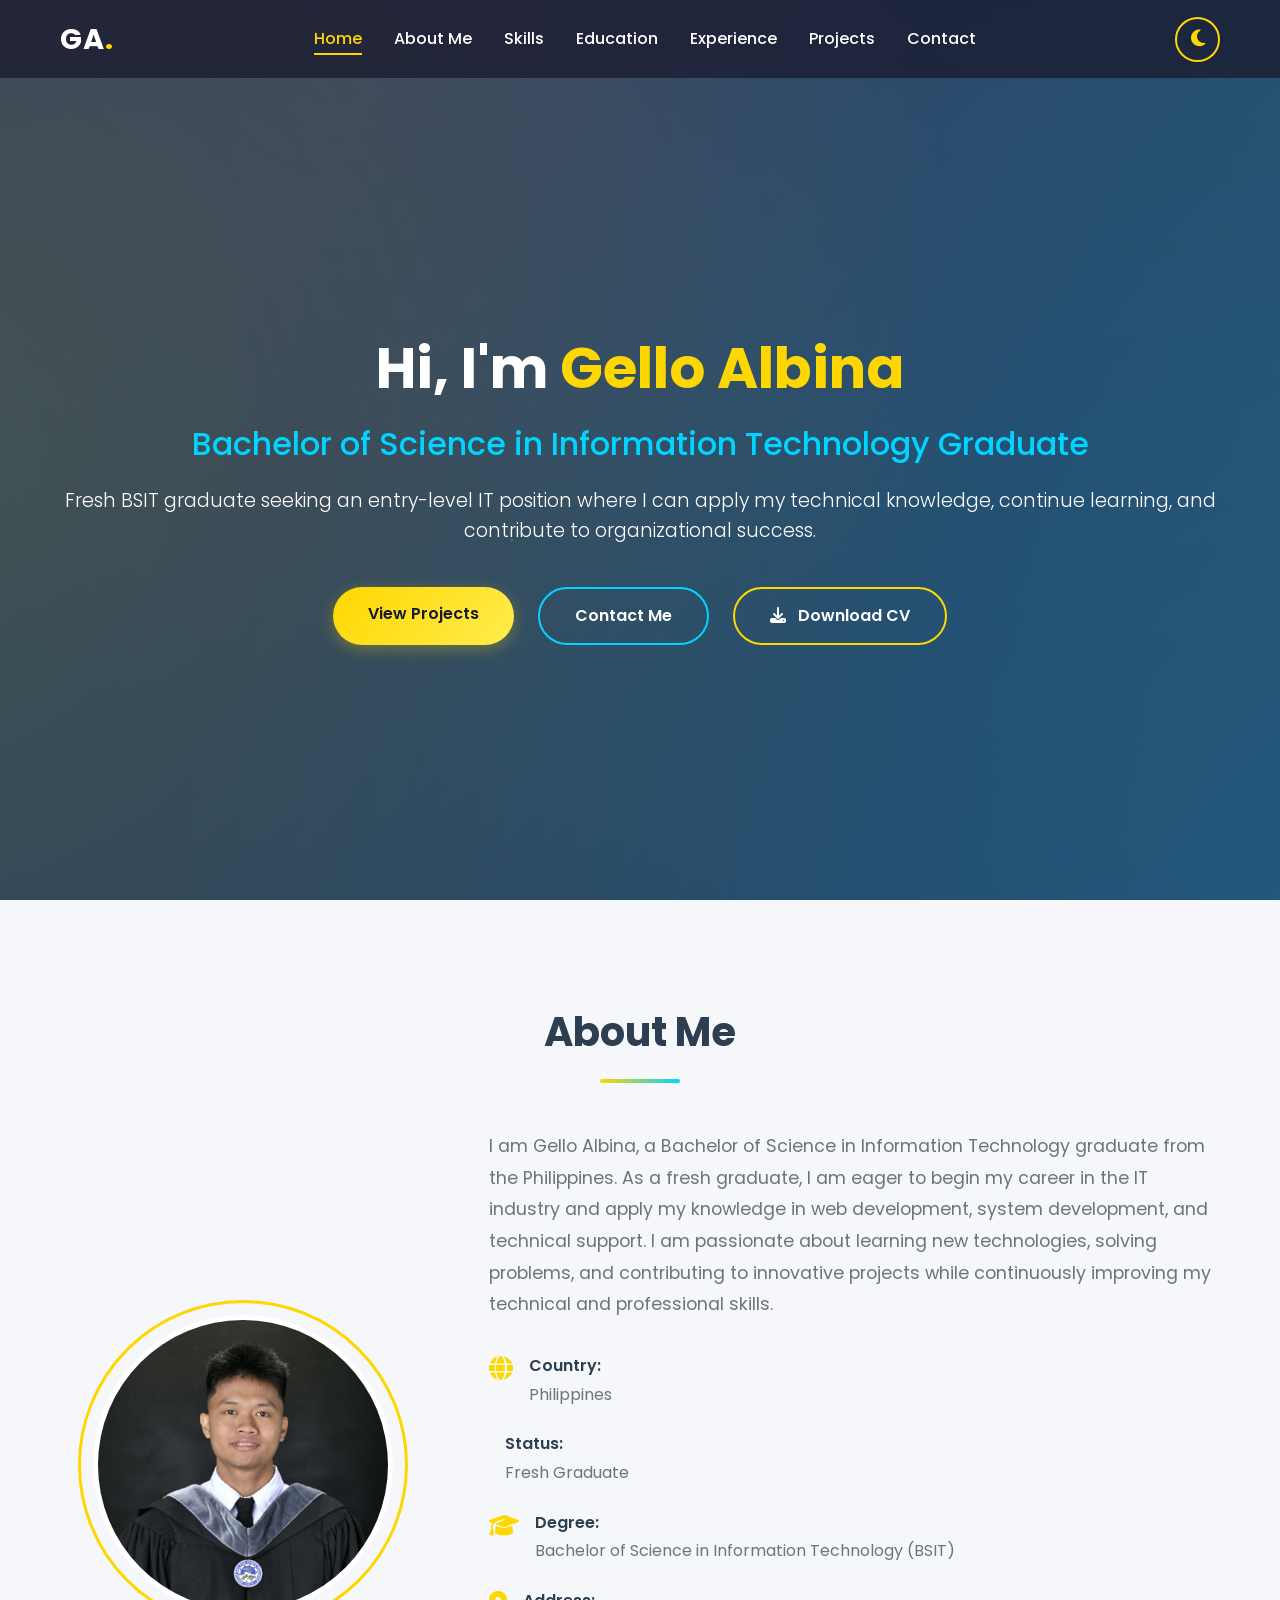
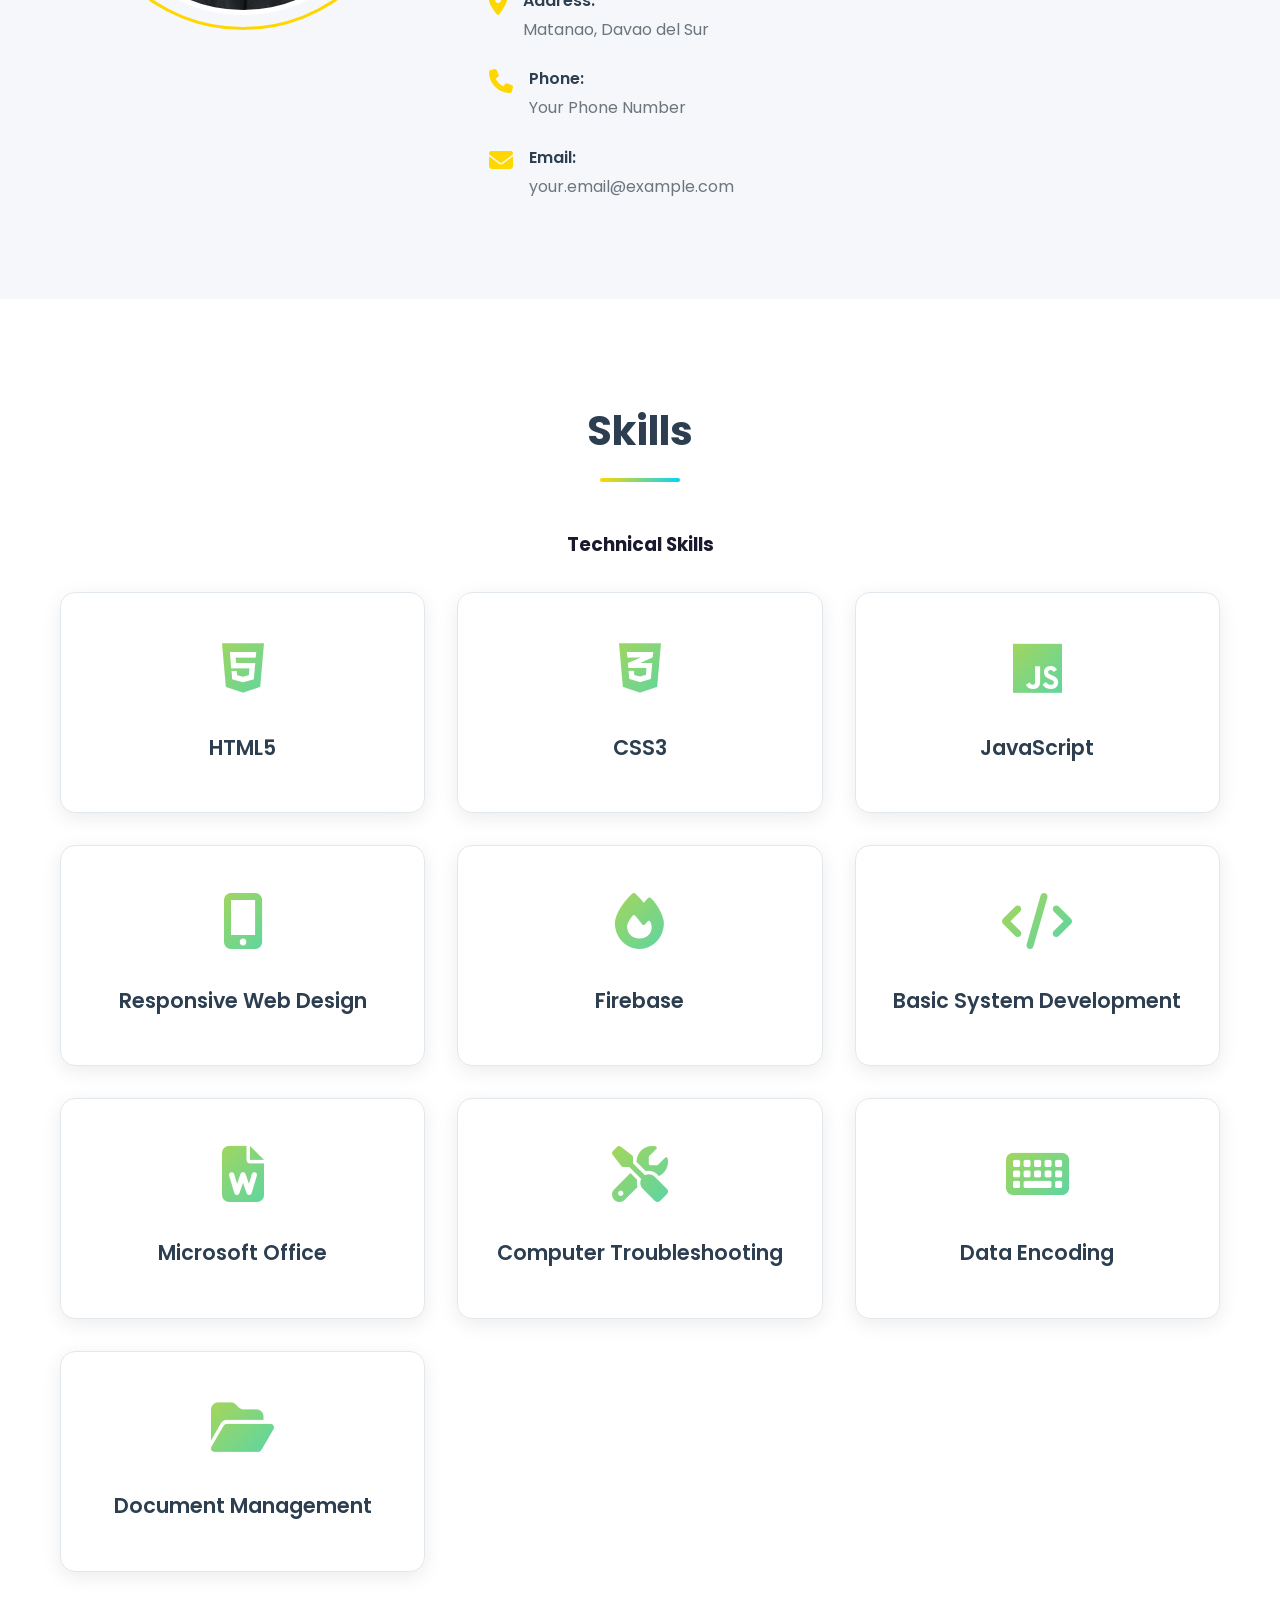
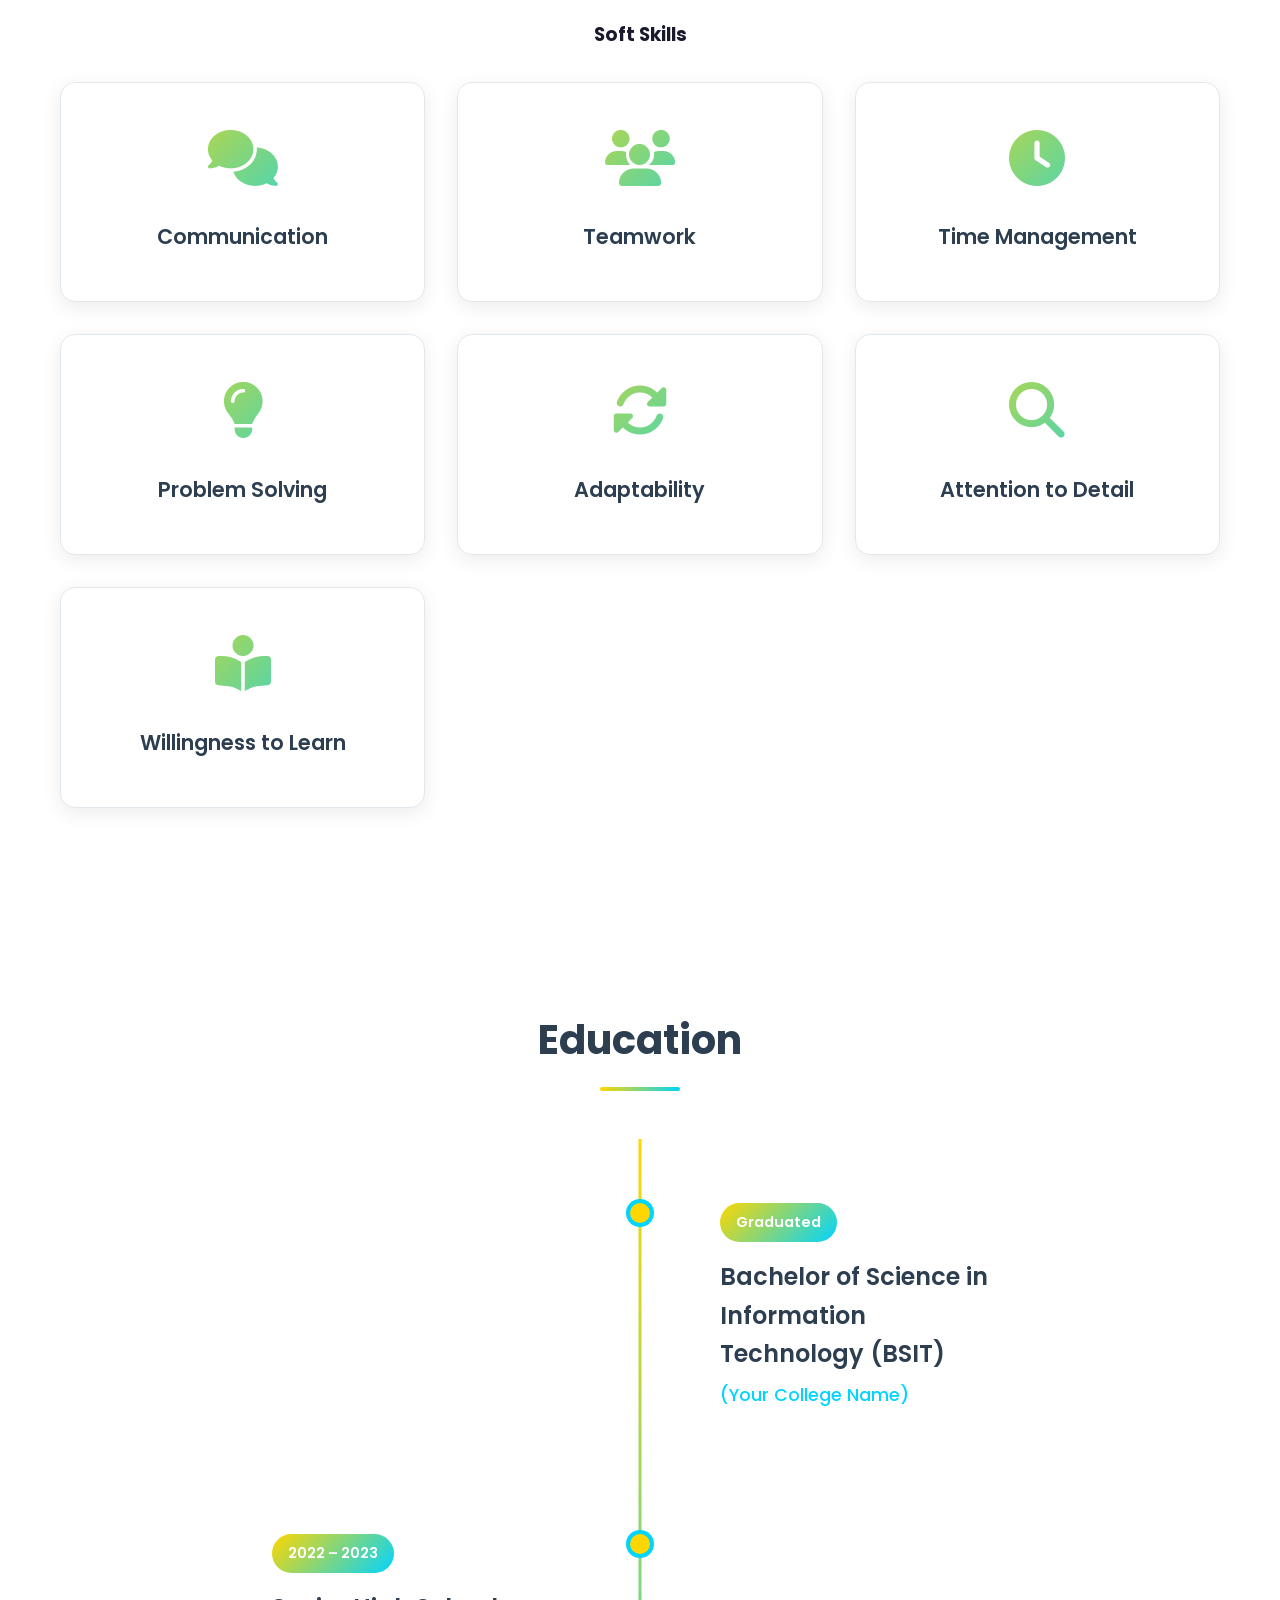
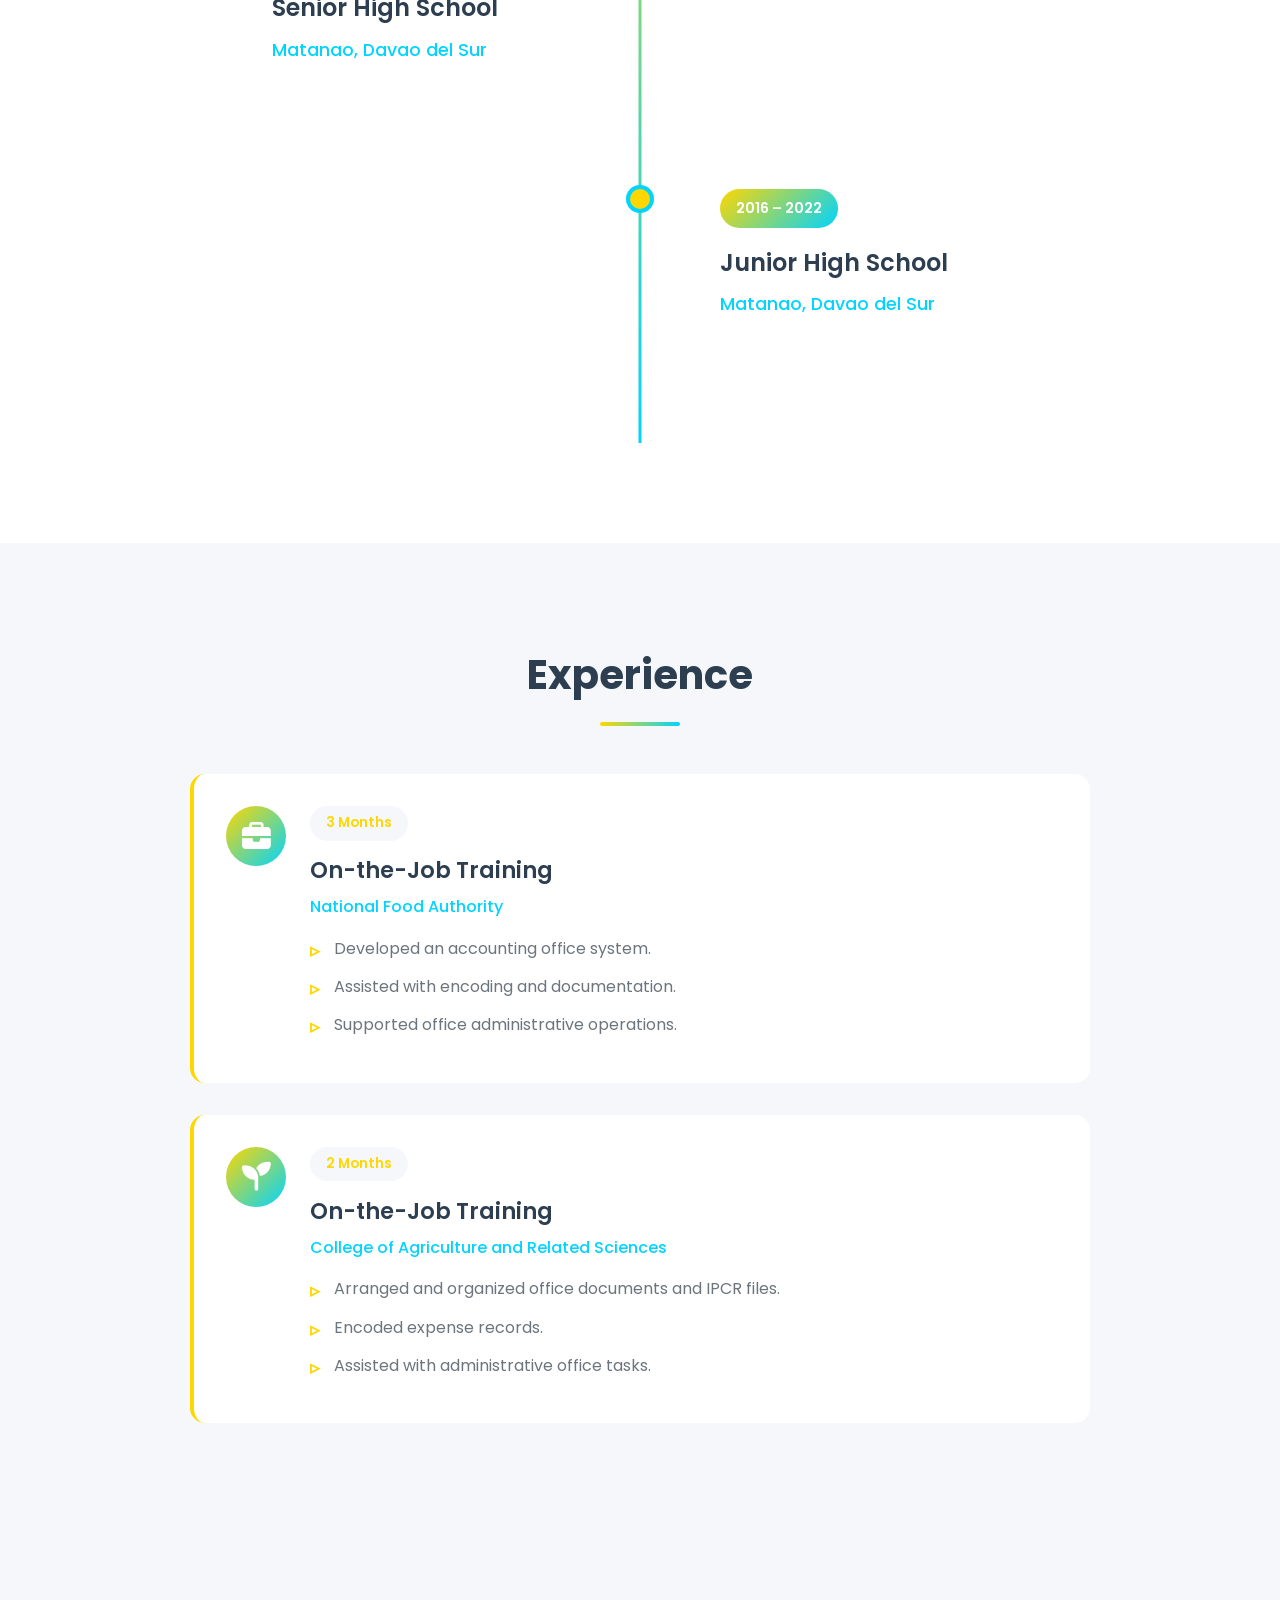
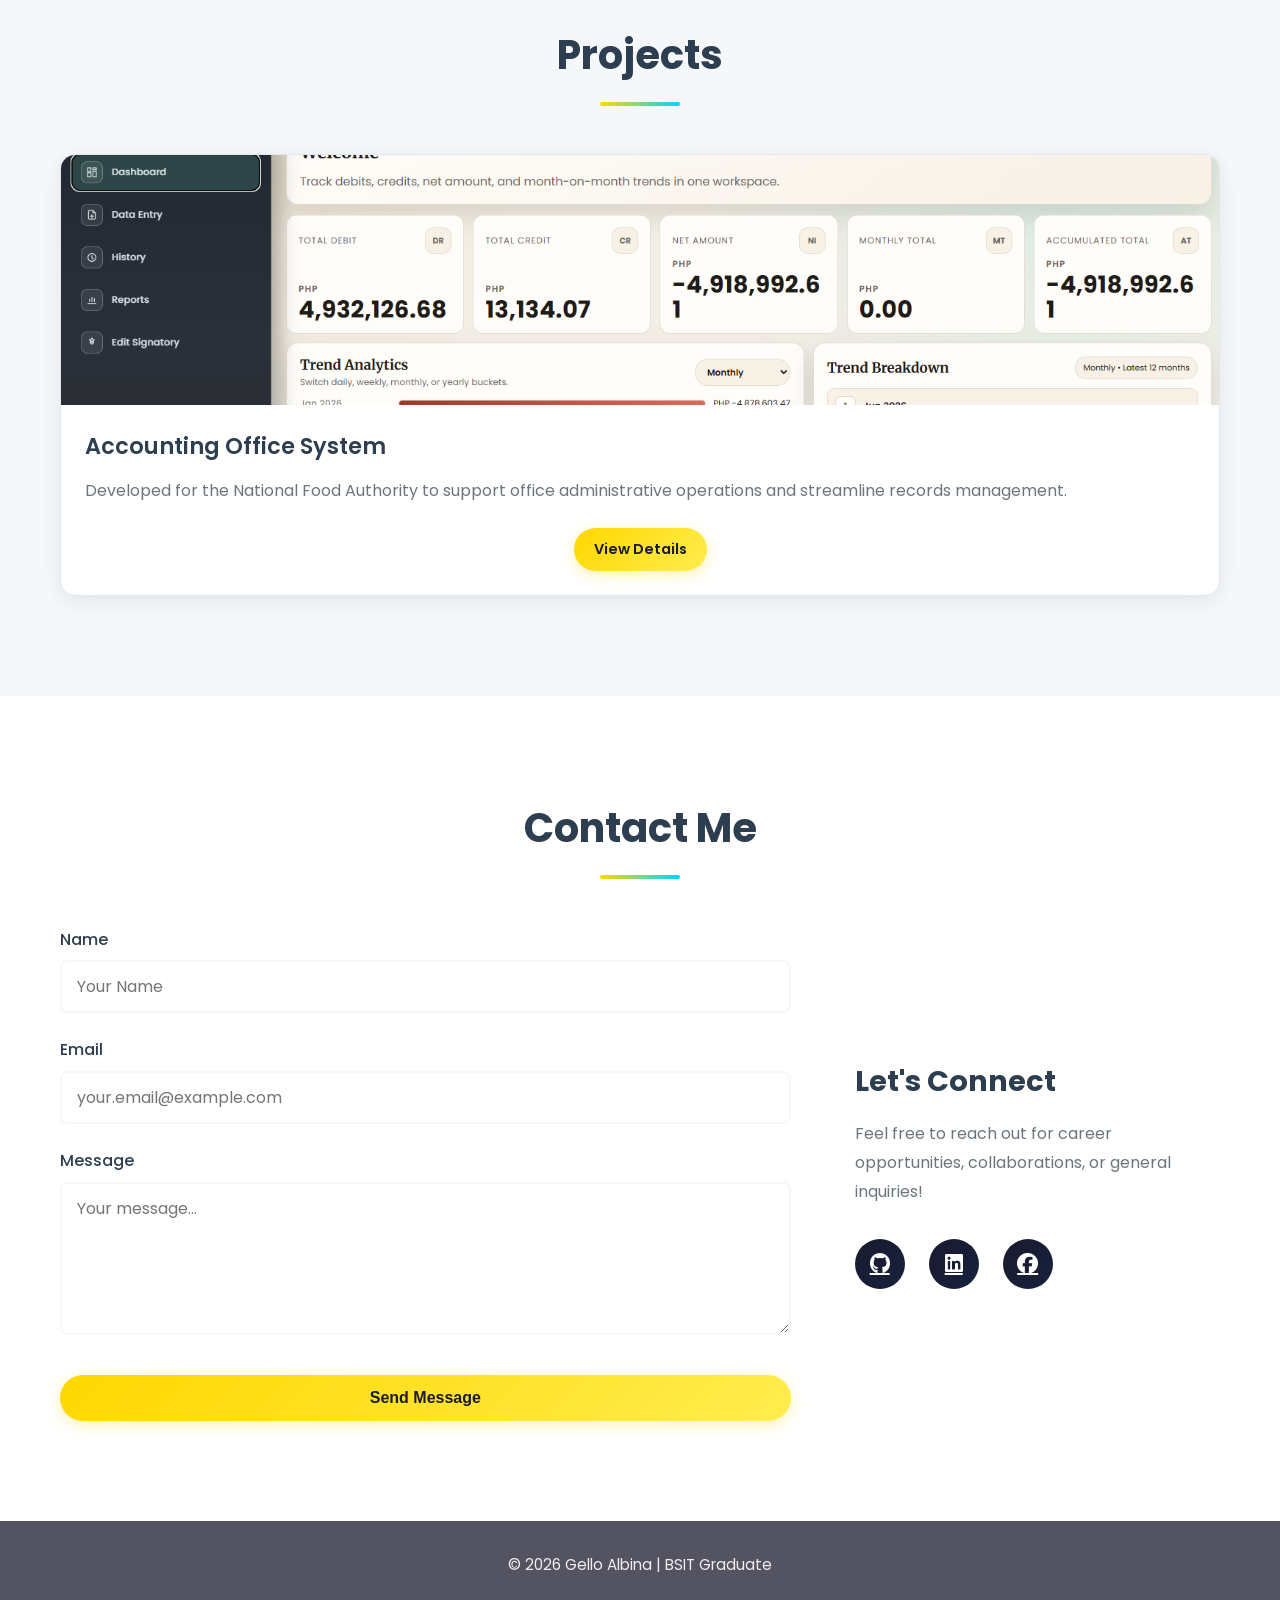
==== commit 79e8e20c: "Update index.html" ====
--- a/index.html
+++ b/index.html
@@ -354,7 +354,7 @@
     <!-- Footer -->
     <footer class="footer">
         <div class="container">
-            <p>&copy; 2025 Gello Albina | BSIT Graduate</p>
+            <p>&copy; 2026 Gello Albina | BSIT Graduate</p>
         </div>
     </footer>
 
@@ -385,4 +385,4 @@
 
     <script src="script.js"></script>
 </body>
-</html>+</html>
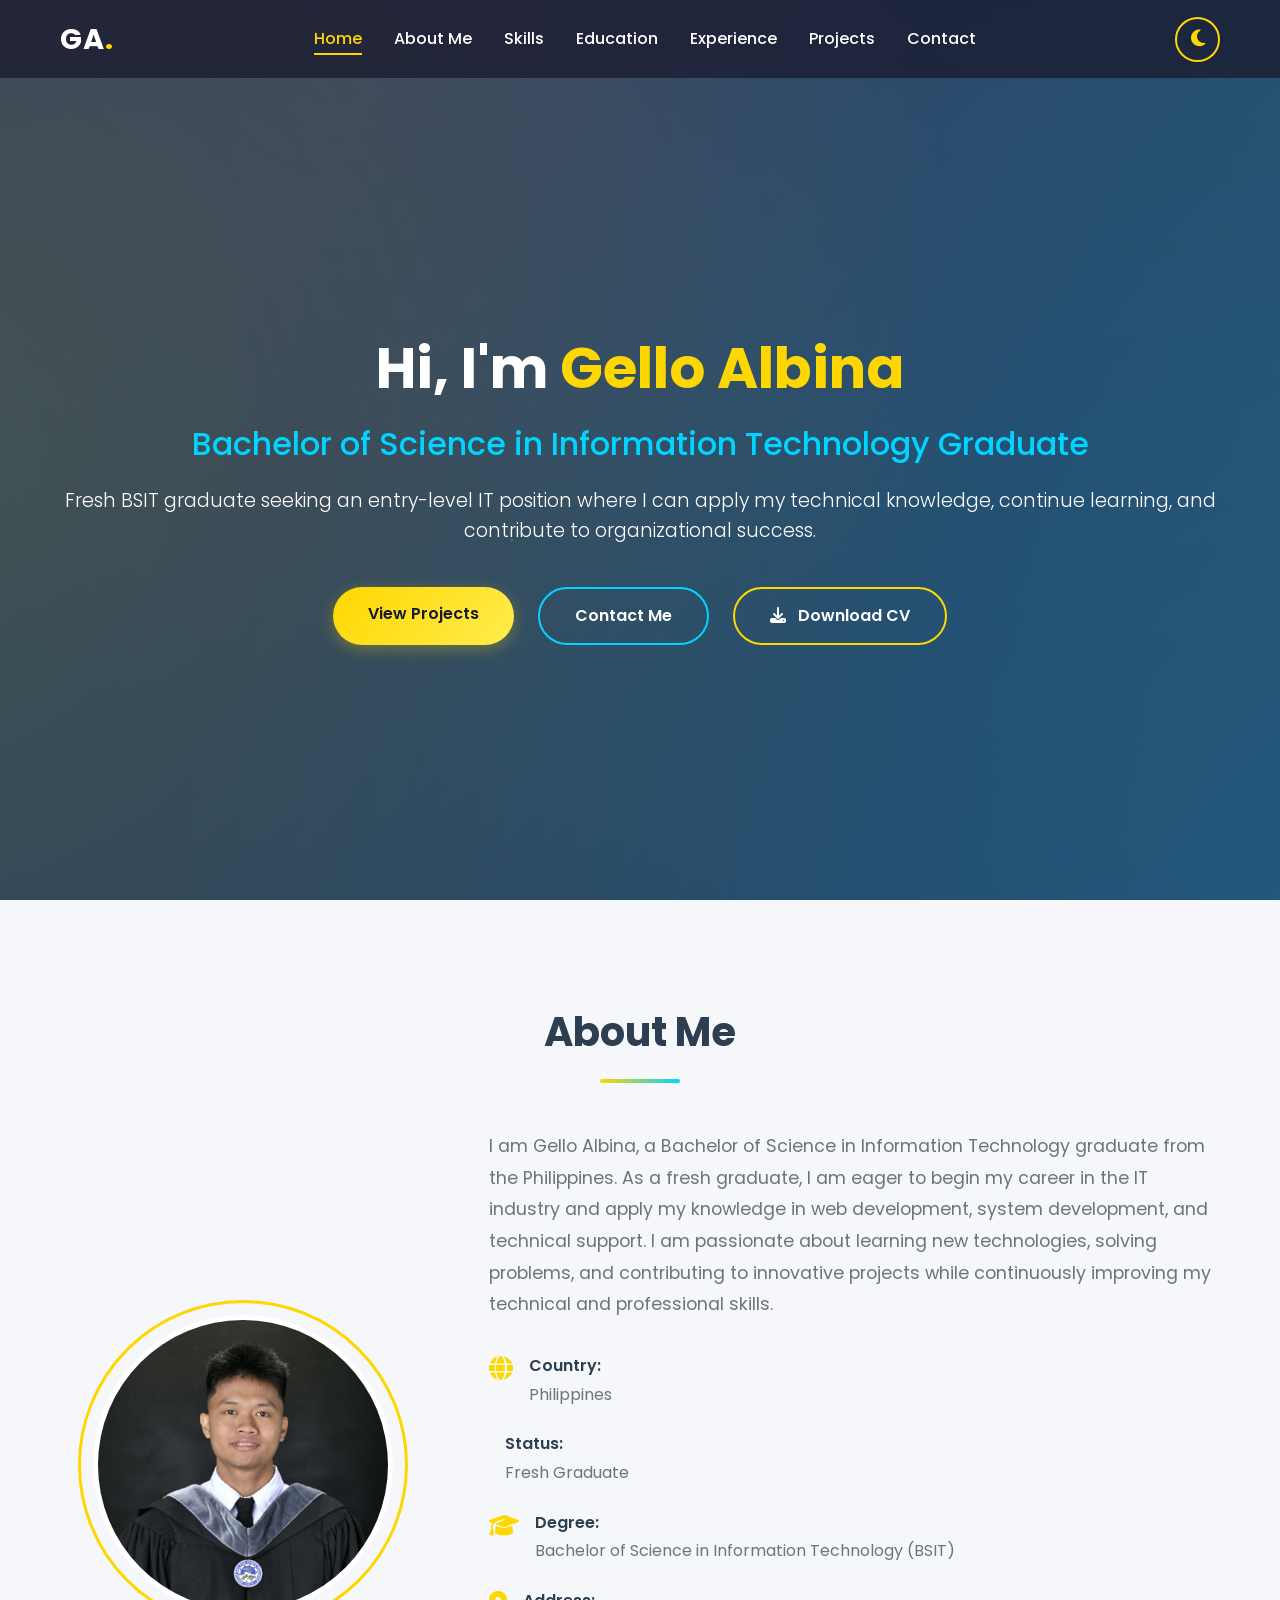
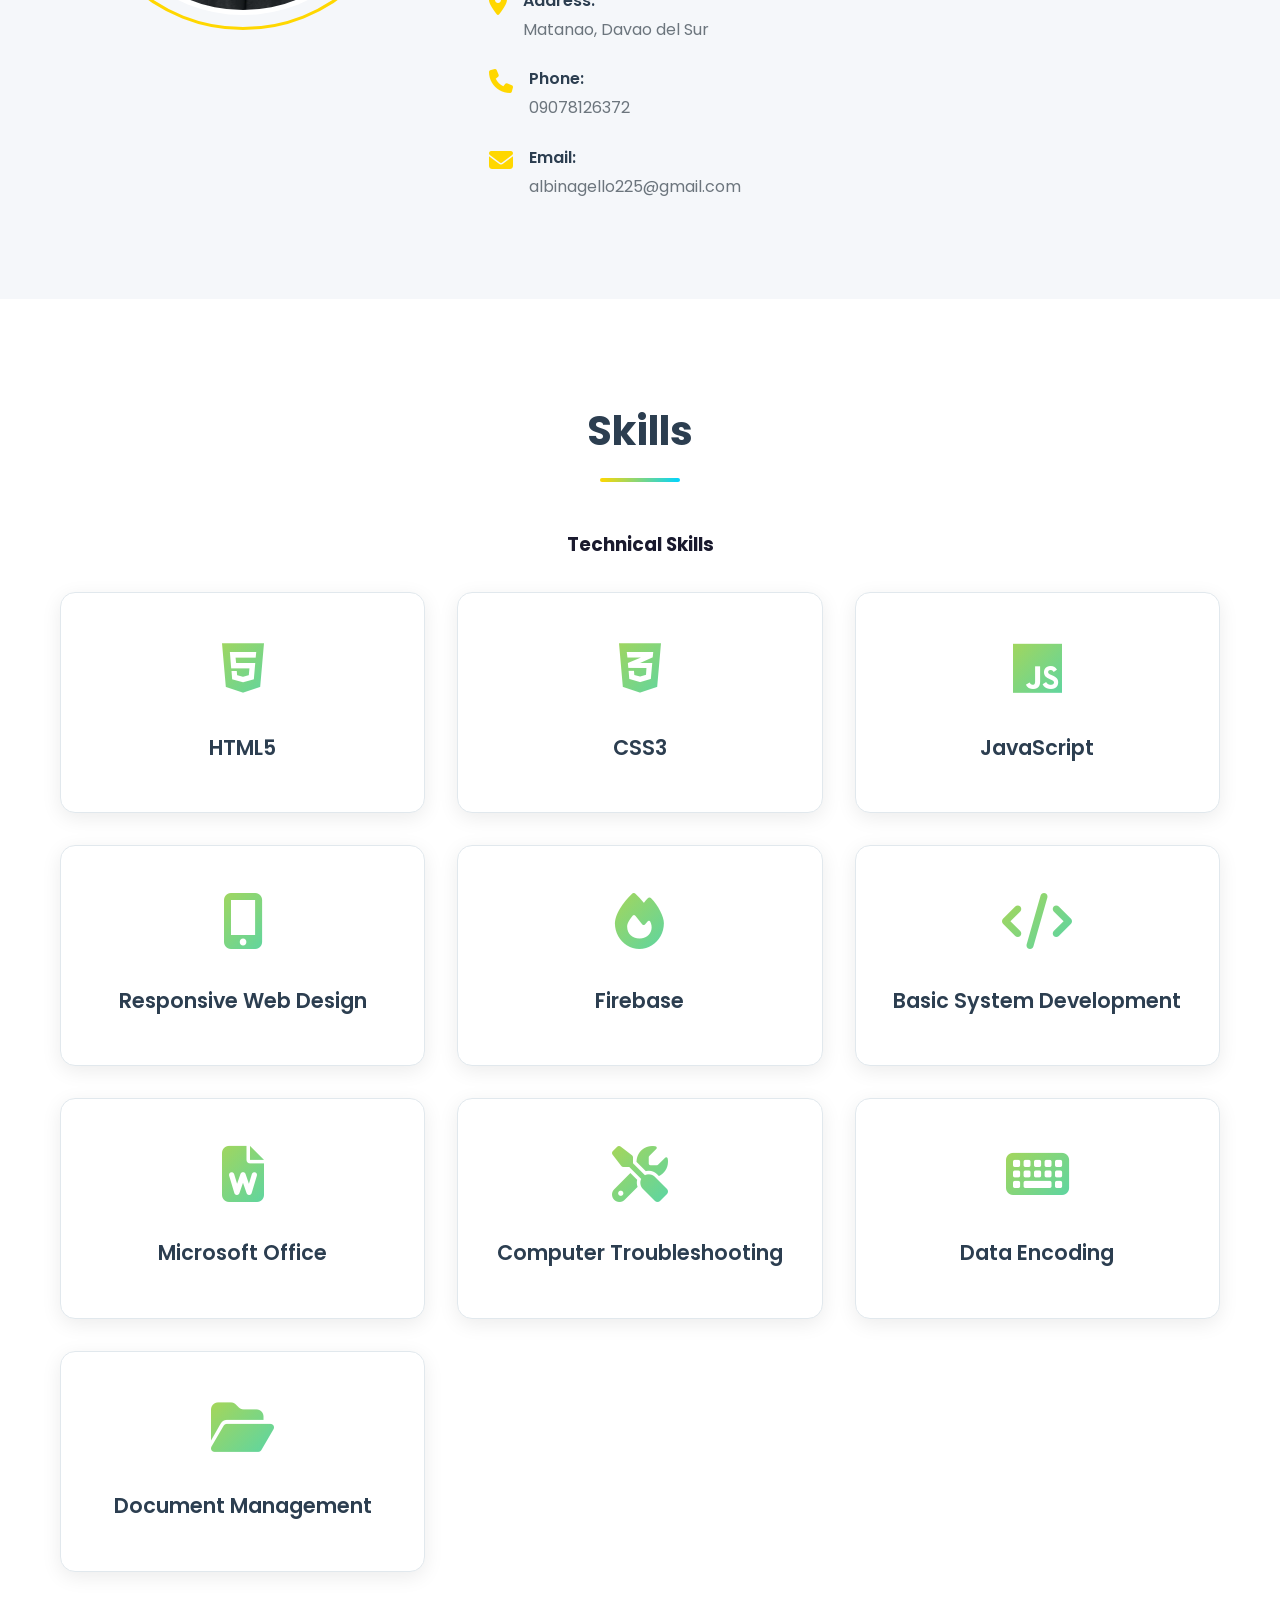
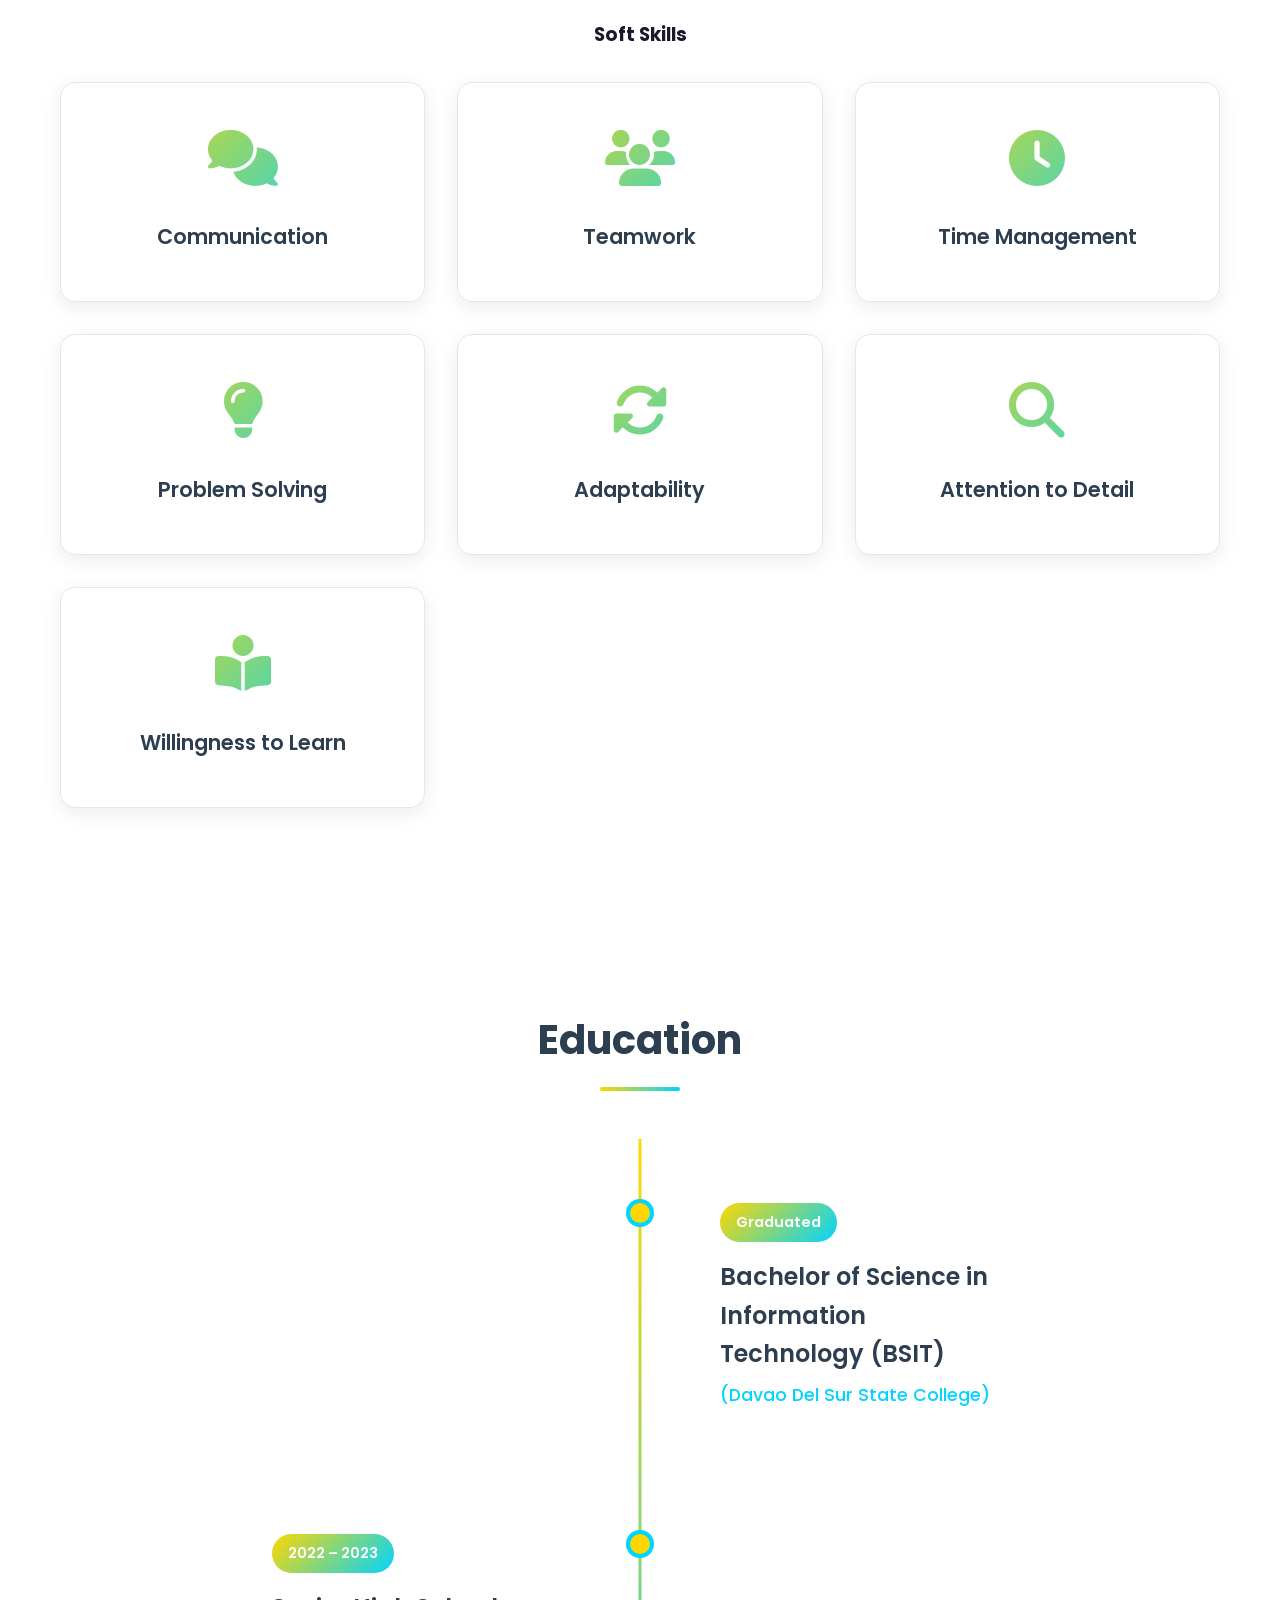
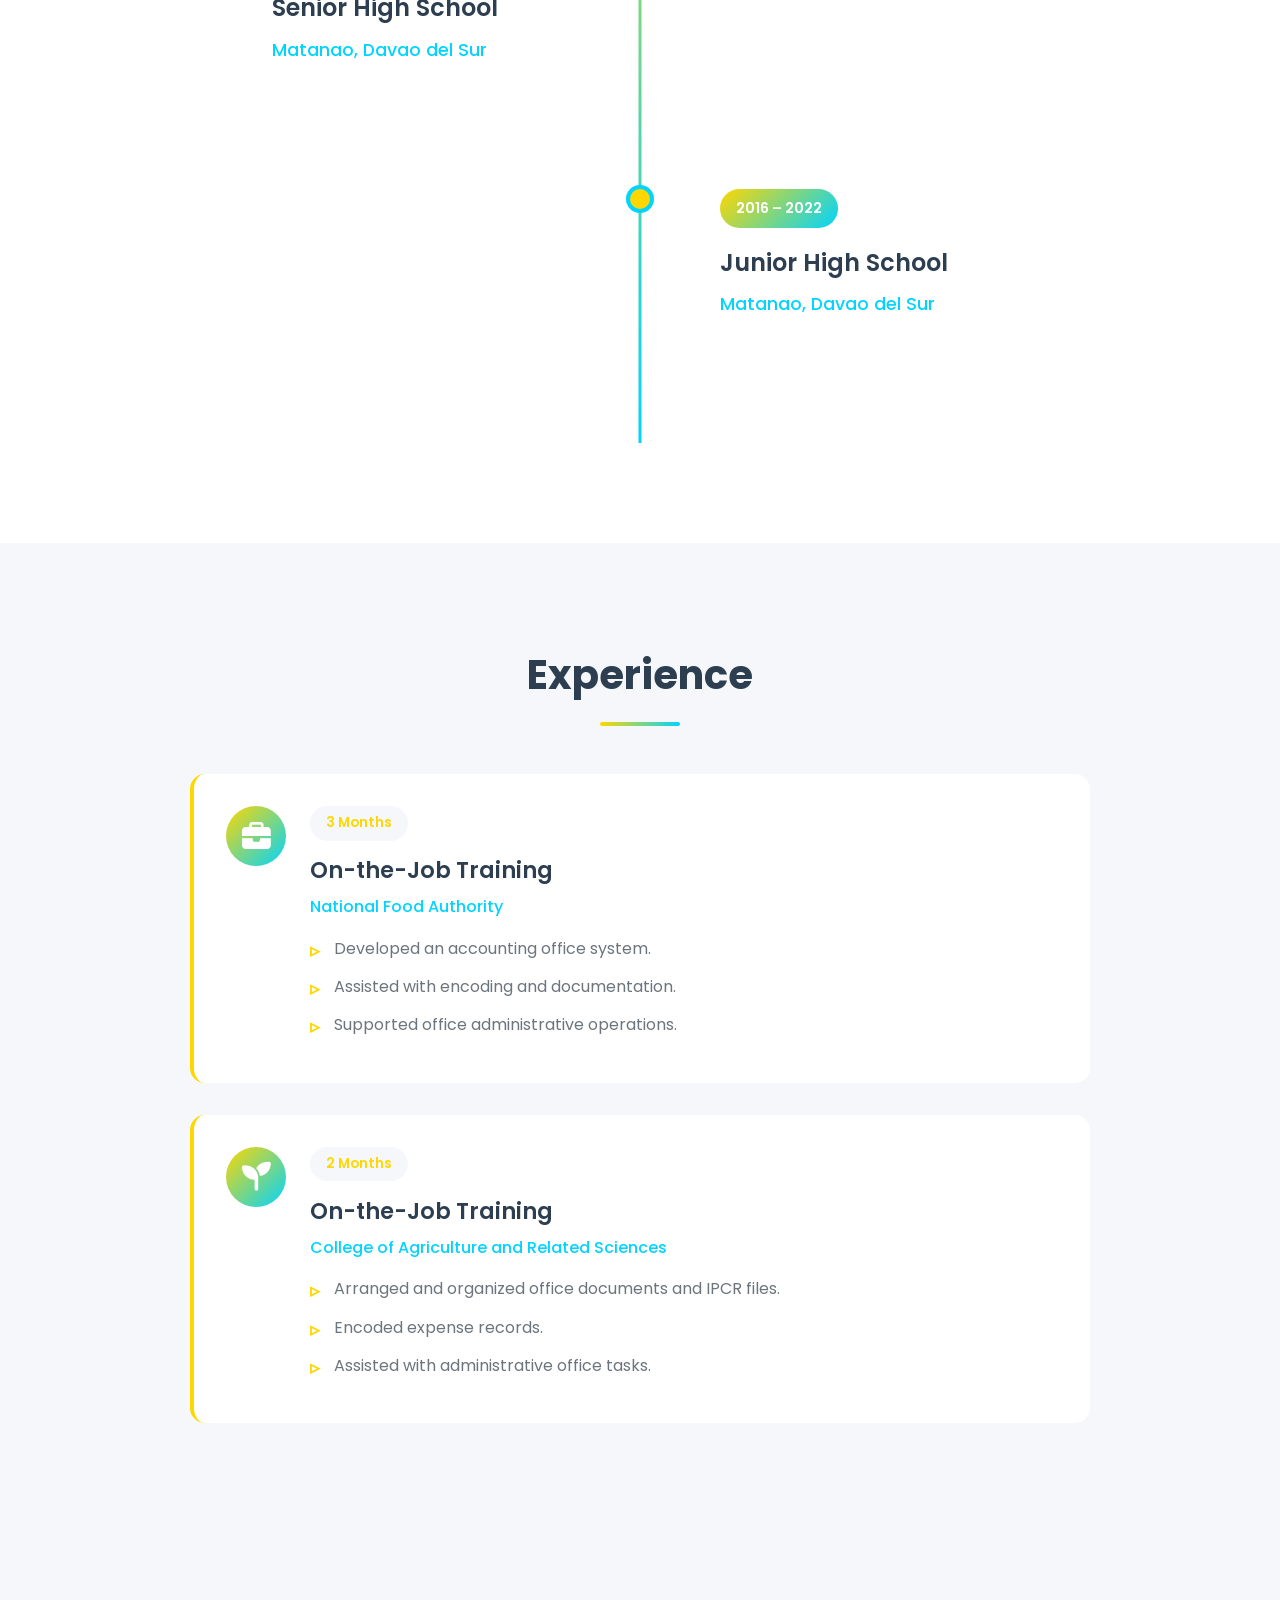
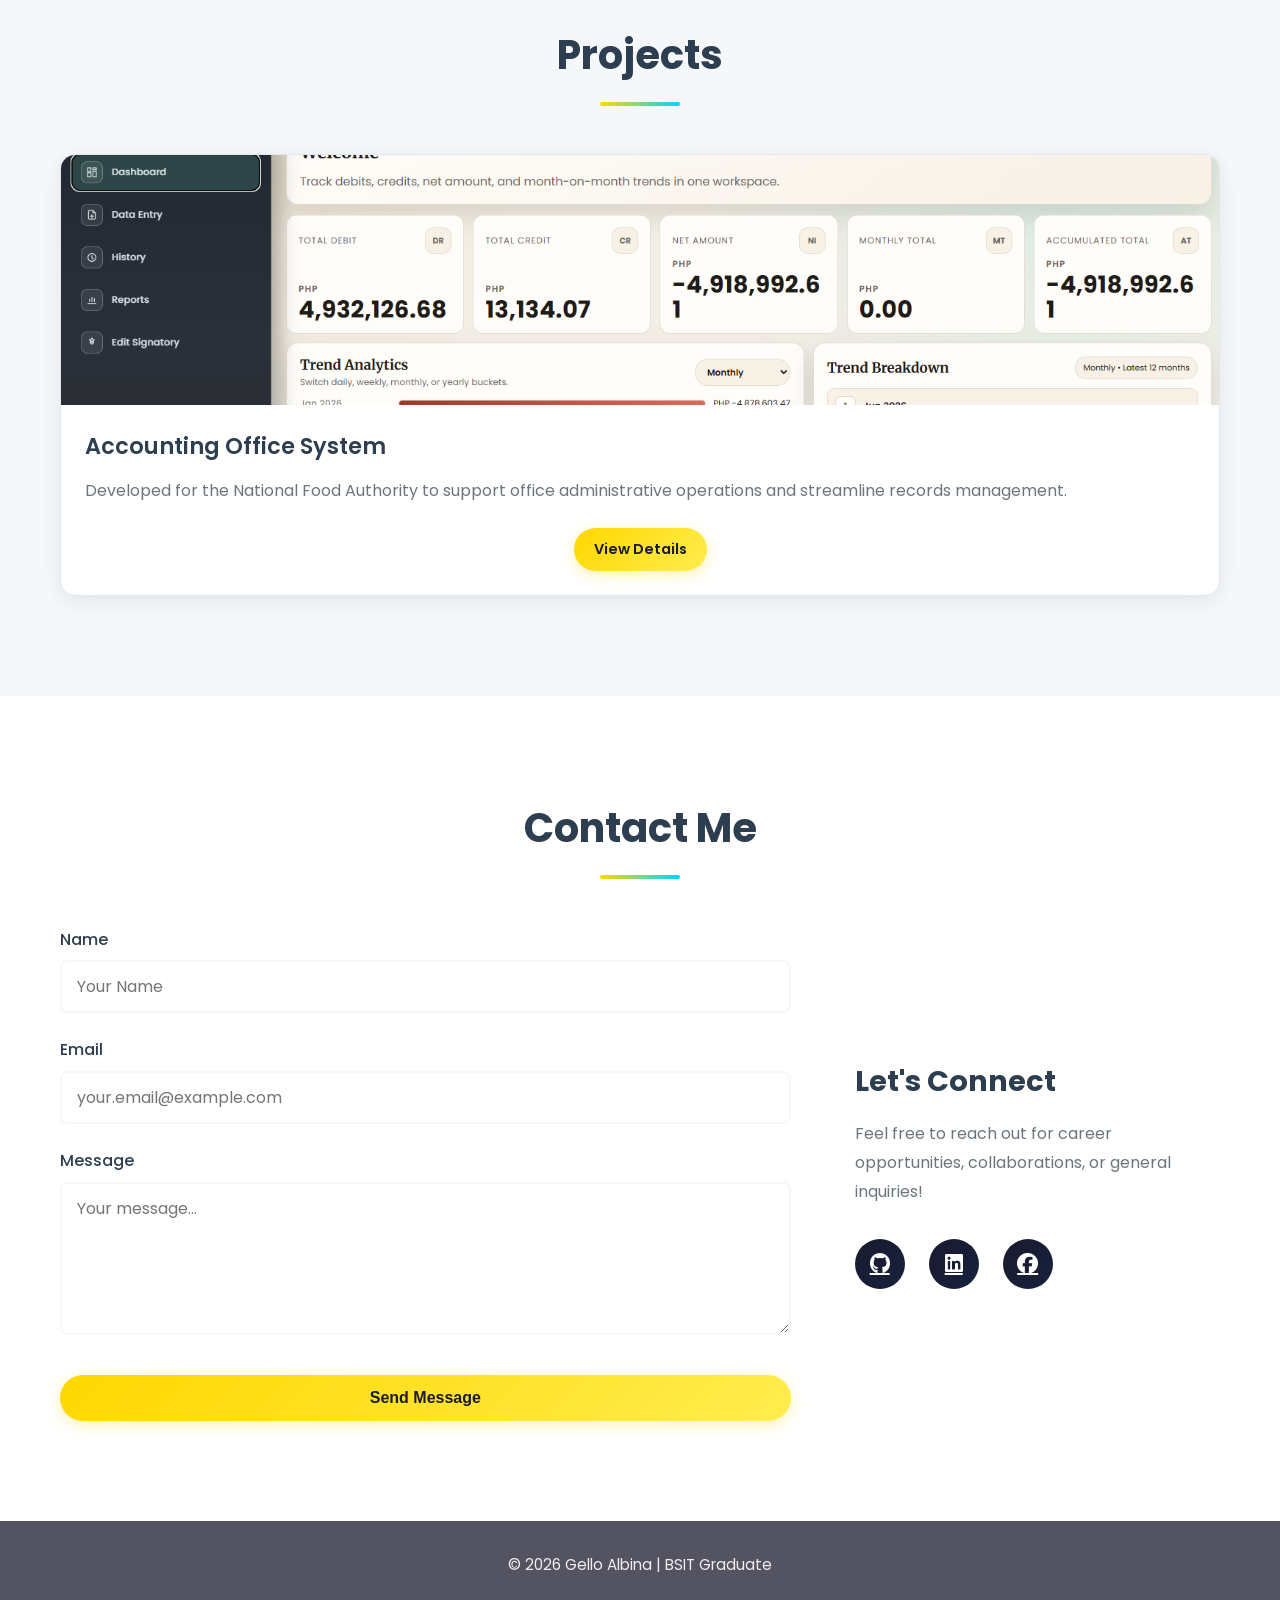
==== commit 2b0b5e22: "Update index.html" ====
--- a/index.html
+++ b/index.html
@@ -107,14 +107,14 @@
                             <i class="fas fa-phone"></i>
                             <div>
                                 <strong>Phone:</strong>
-                                <span>Your Phone Number</span>
+                                <span>09078126372</span>
                             </div>
                         </div>
                         <div class="info-item">
                             <i class="fas fa-envelope"></i>
                             <div>
                                 <strong>Email:</strong>
-                                <span>your.email@example.com</span>
+                                <span>albinagello225@gmail.com</span>
                             </div>
                         </div>
                     </div>
@@ -216,7 +216,7 @@
                     <div class="timeline-content">
                         <div class="timeline-date">Graduated</div>
                         <h3>Bachelor of Science in Information Technology (BSIT)</h3>
-                        <h4>(Your College Name)</h4>
+                        <h4>(Davao Del Sur State College)</h4>
                     </div>
                 </div>
                 <div class="timeline-item">
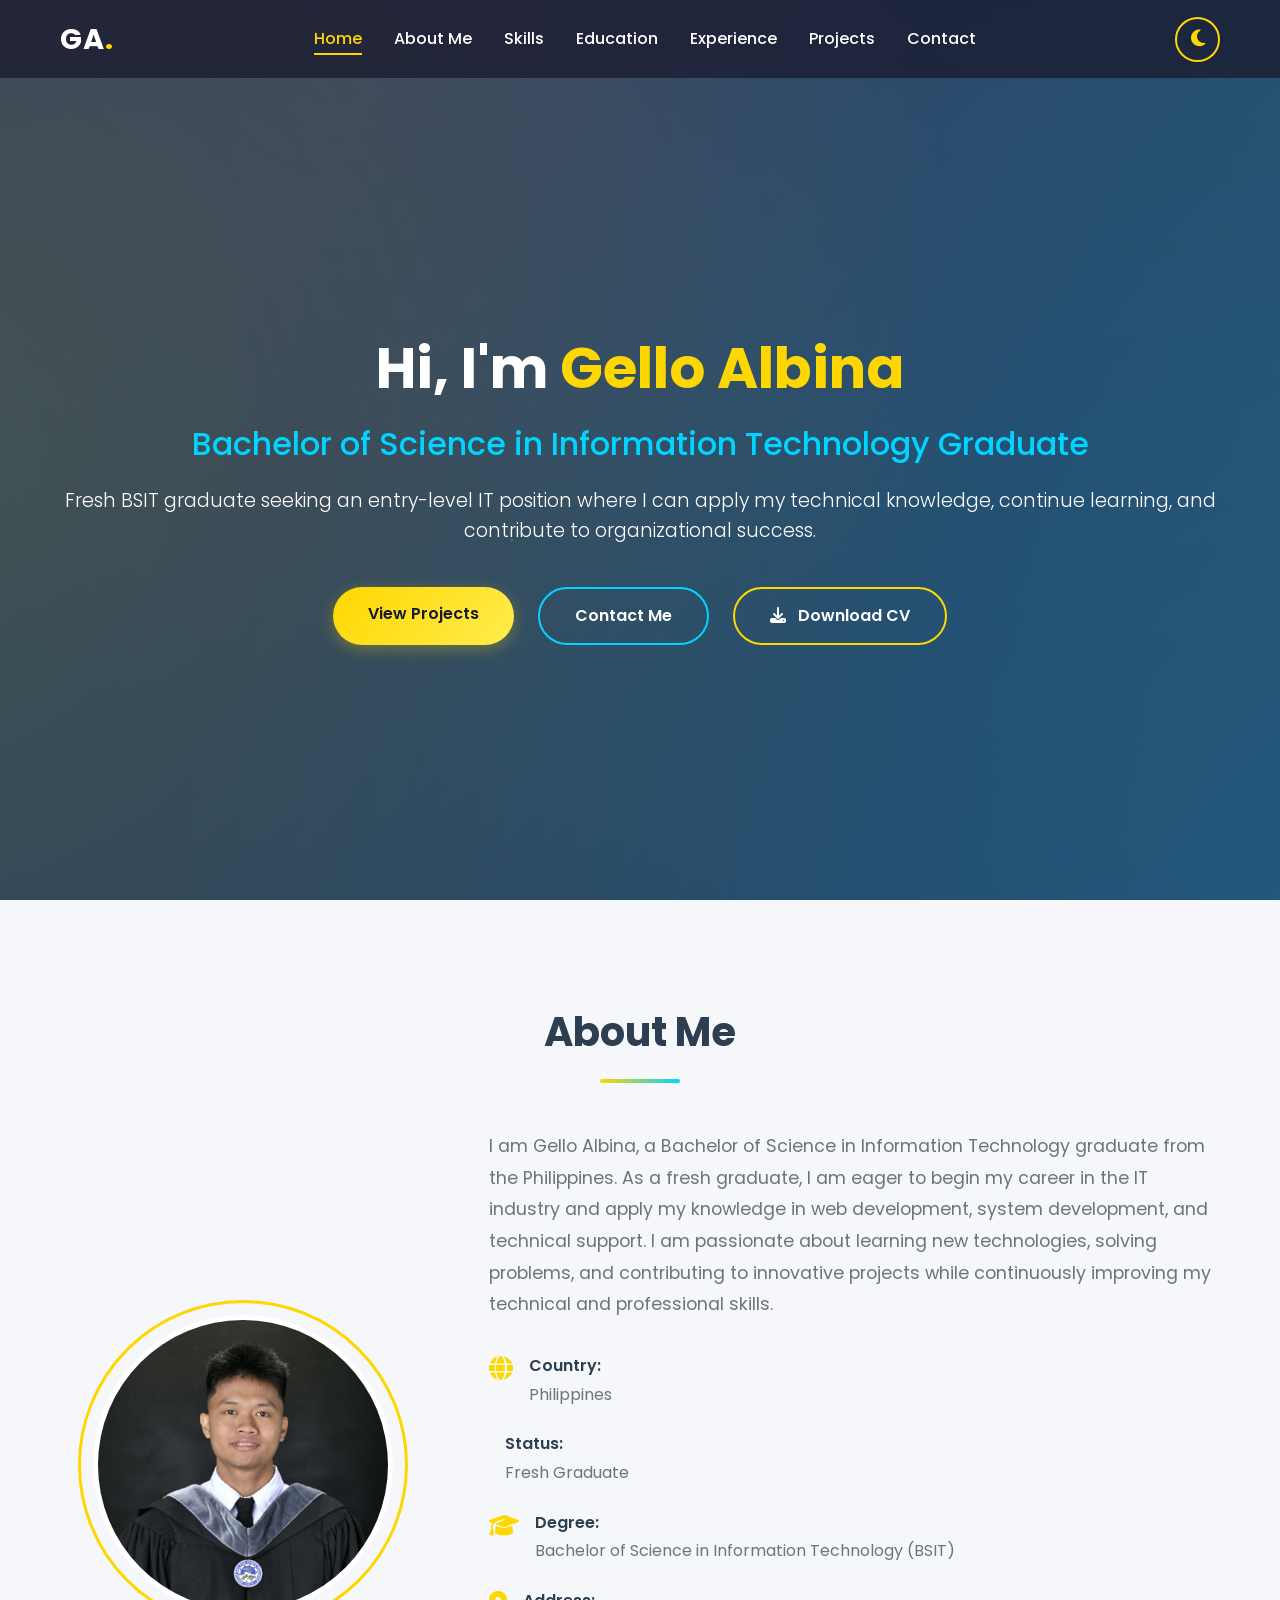
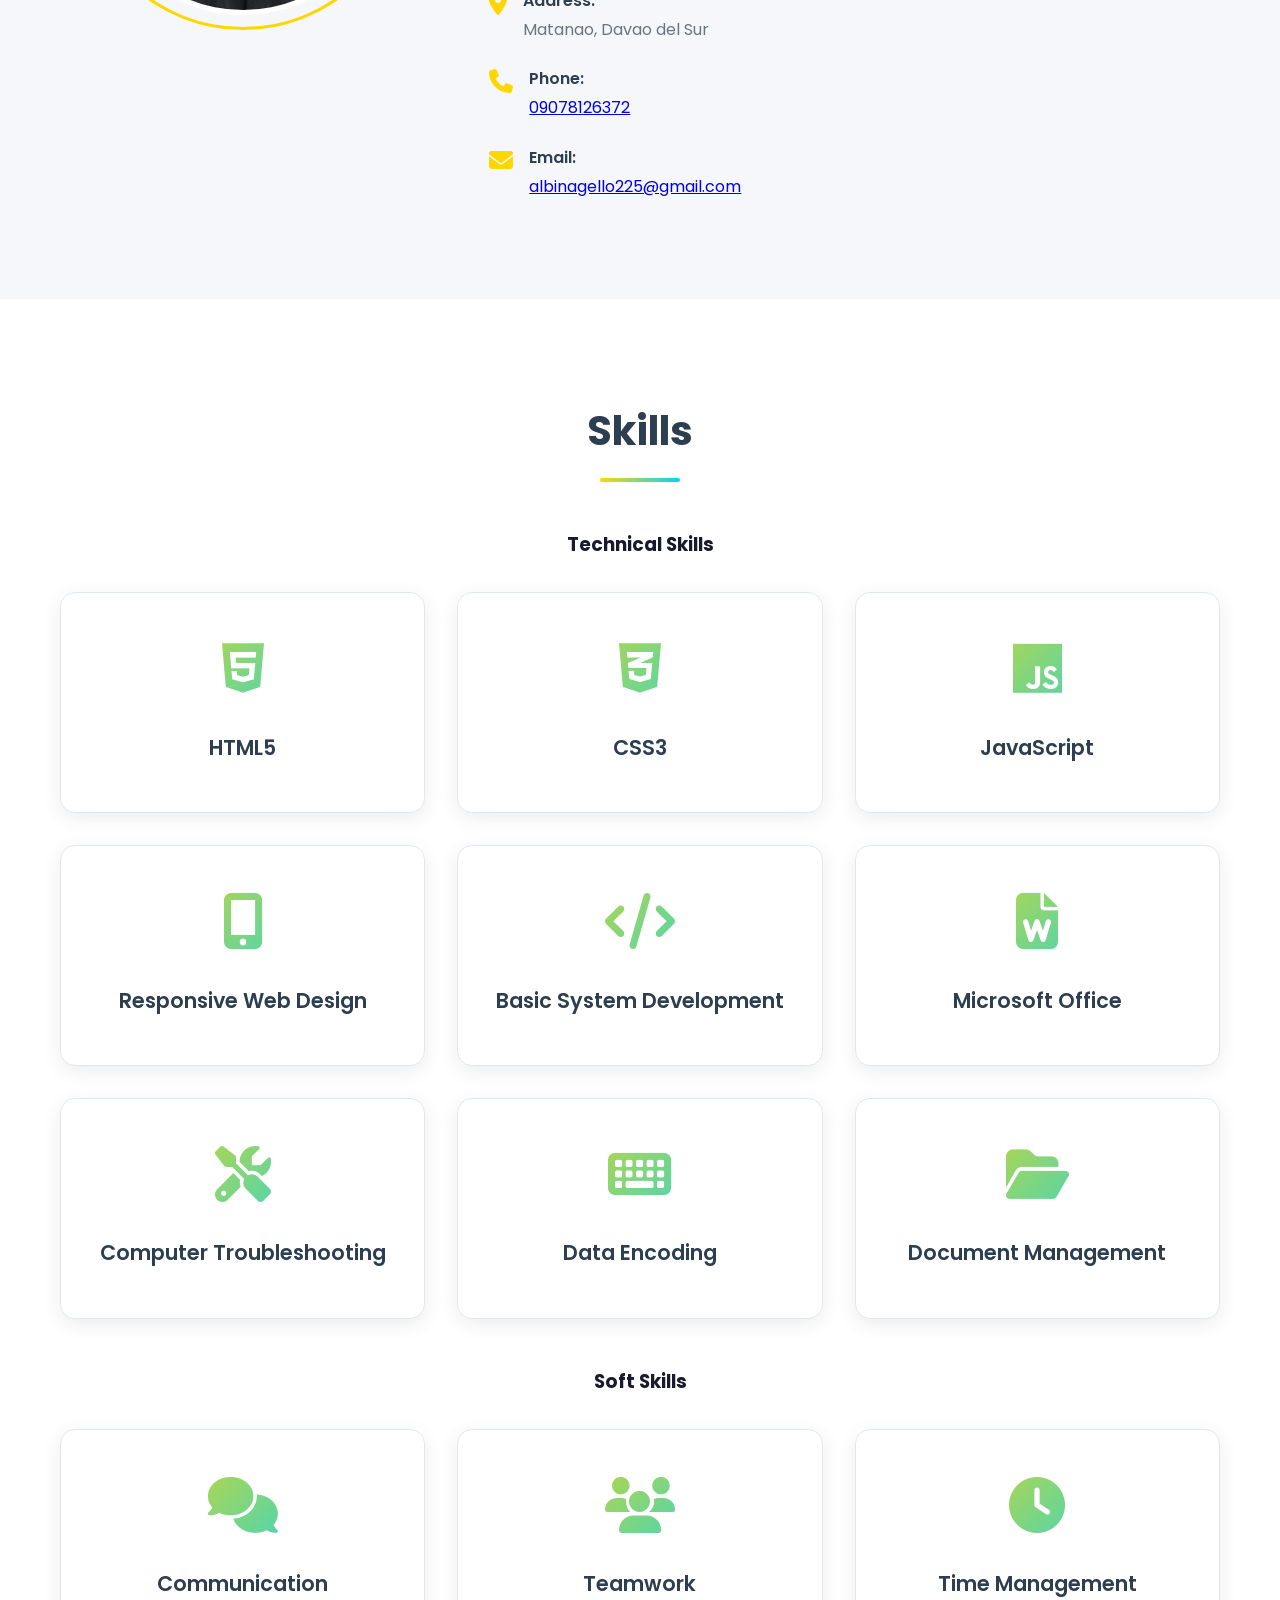
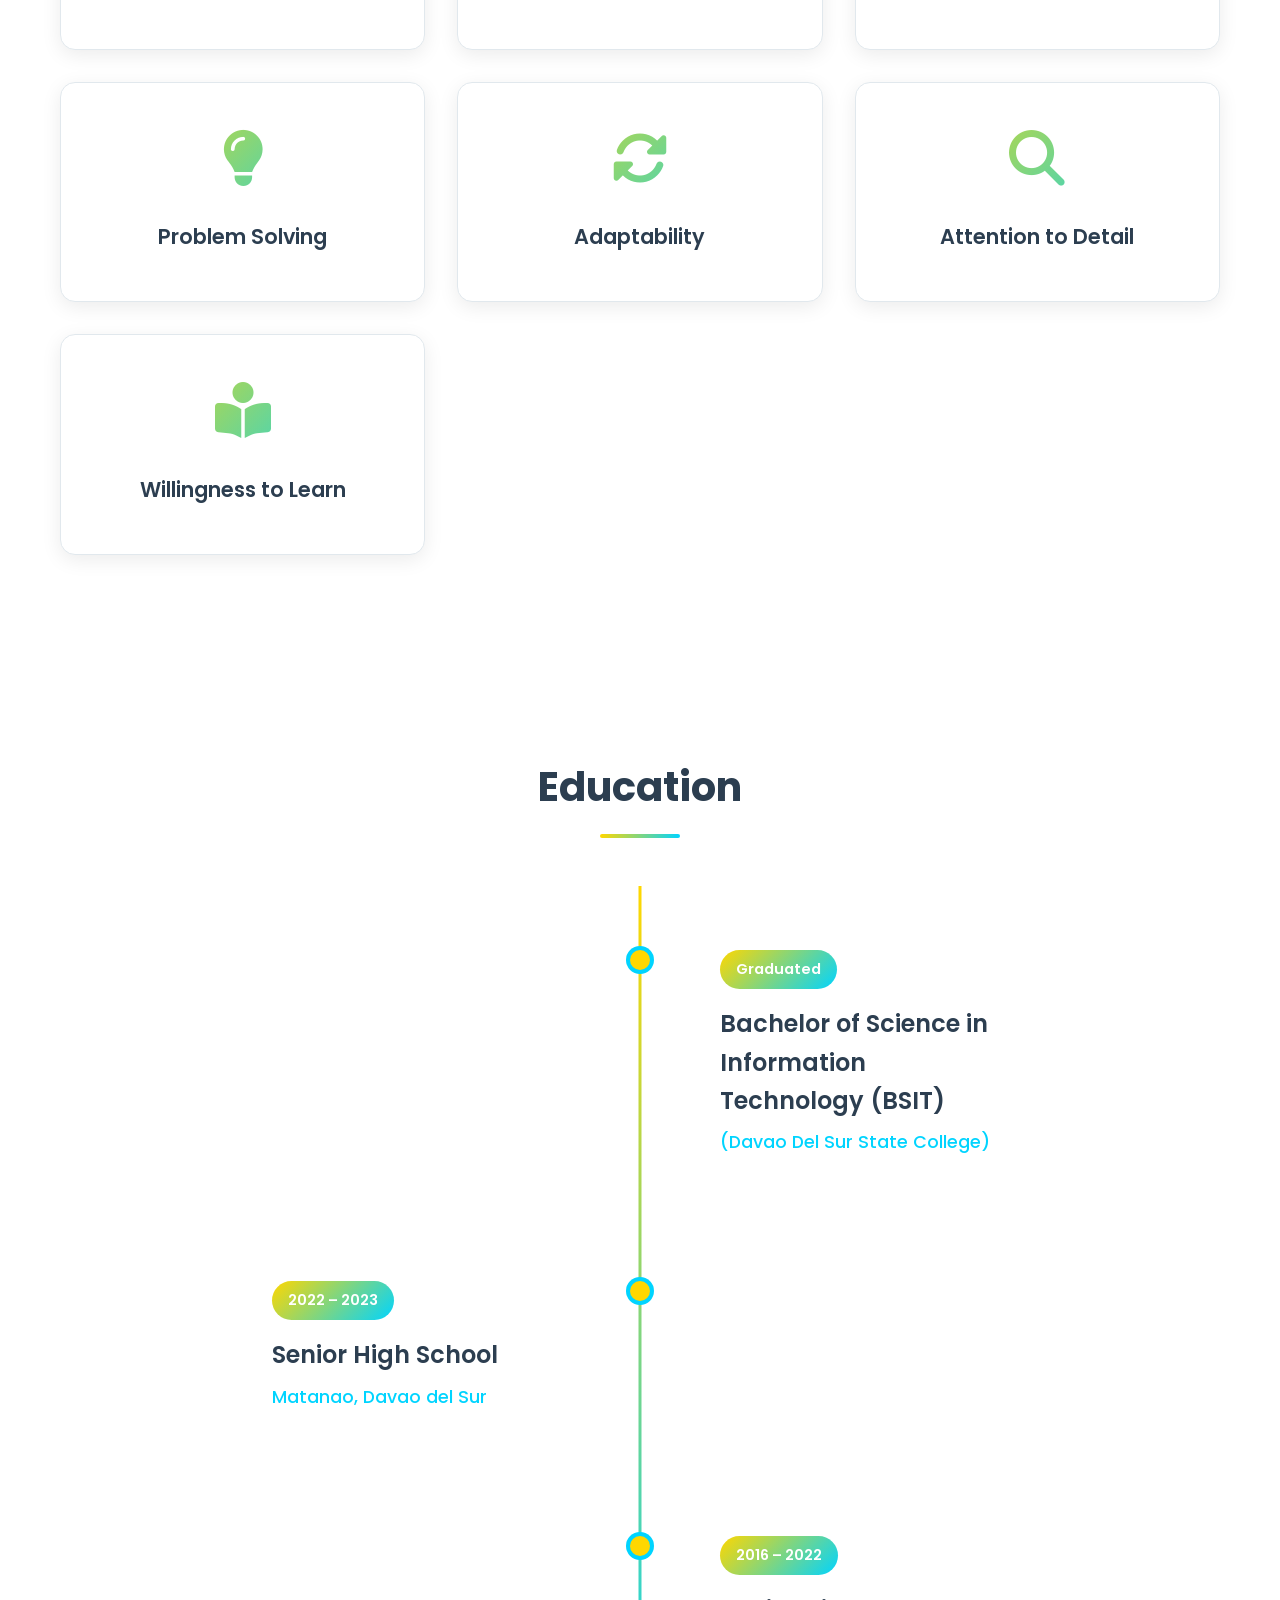
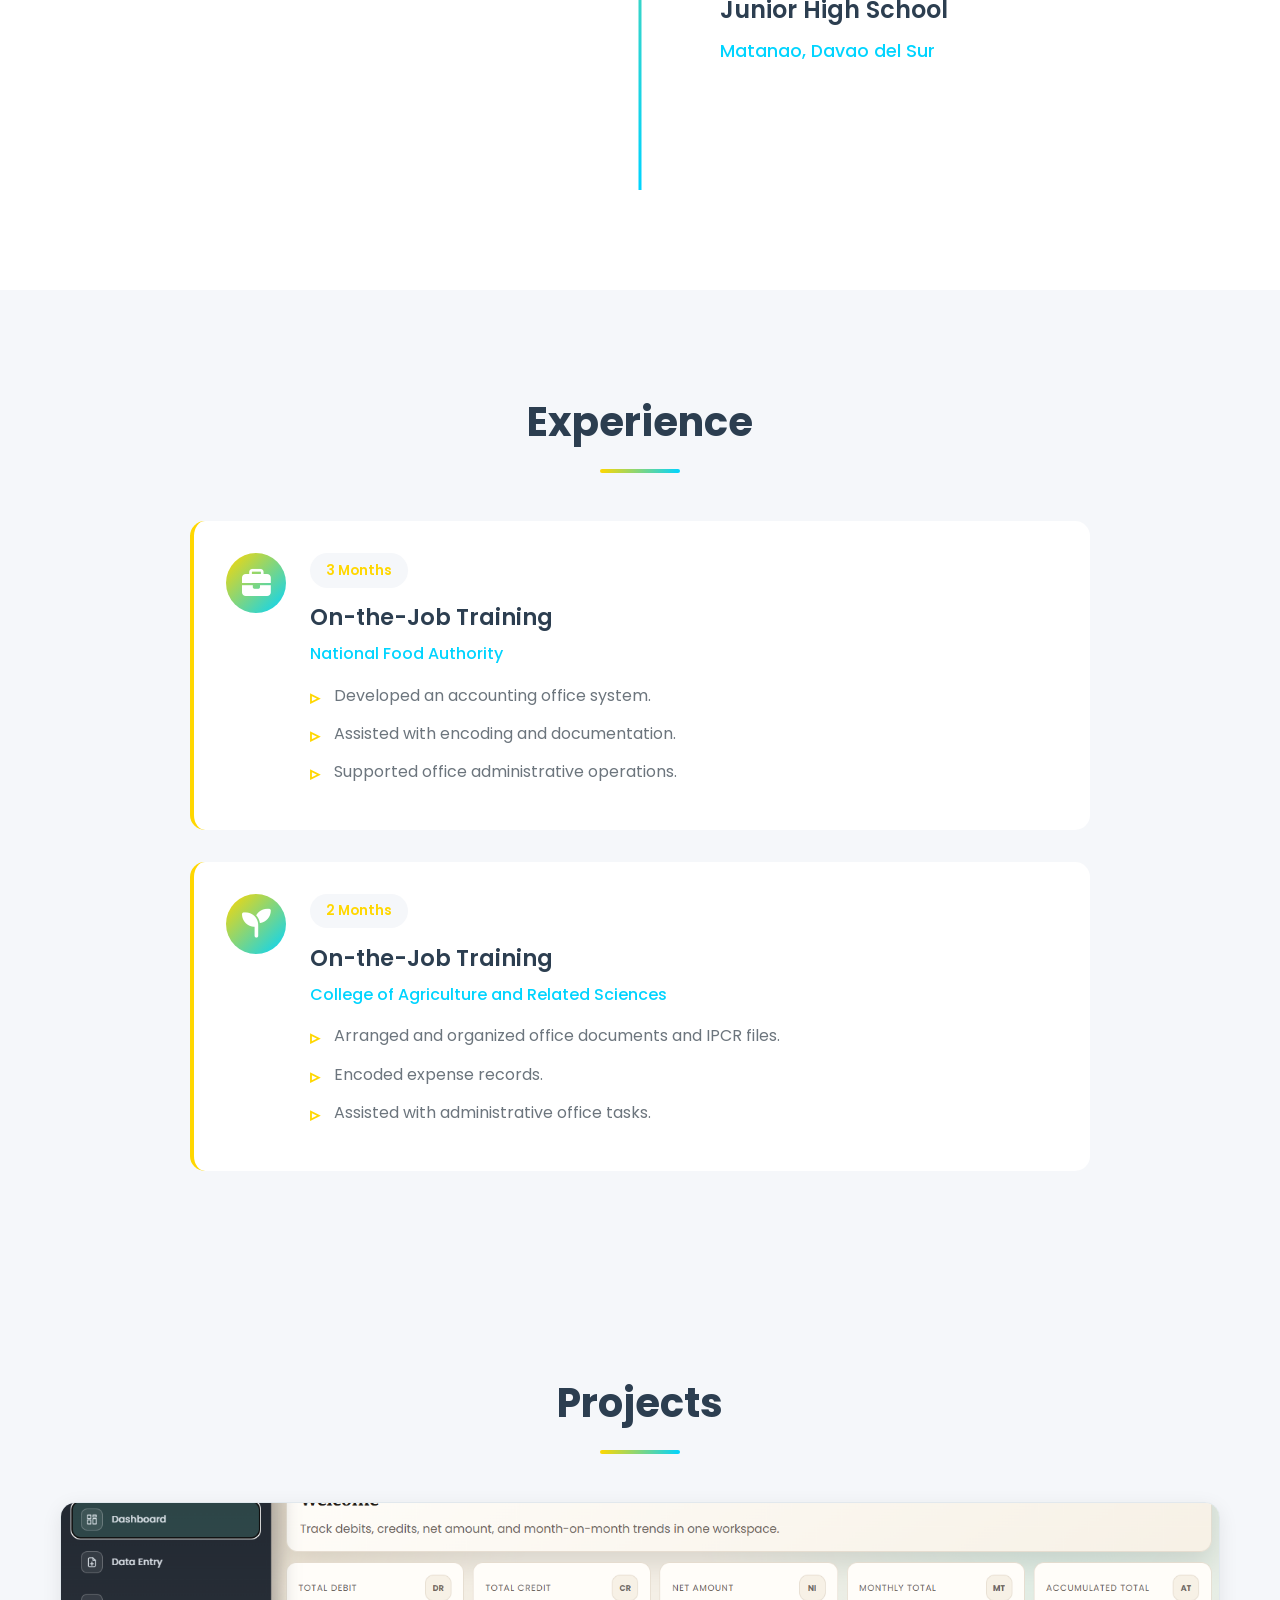
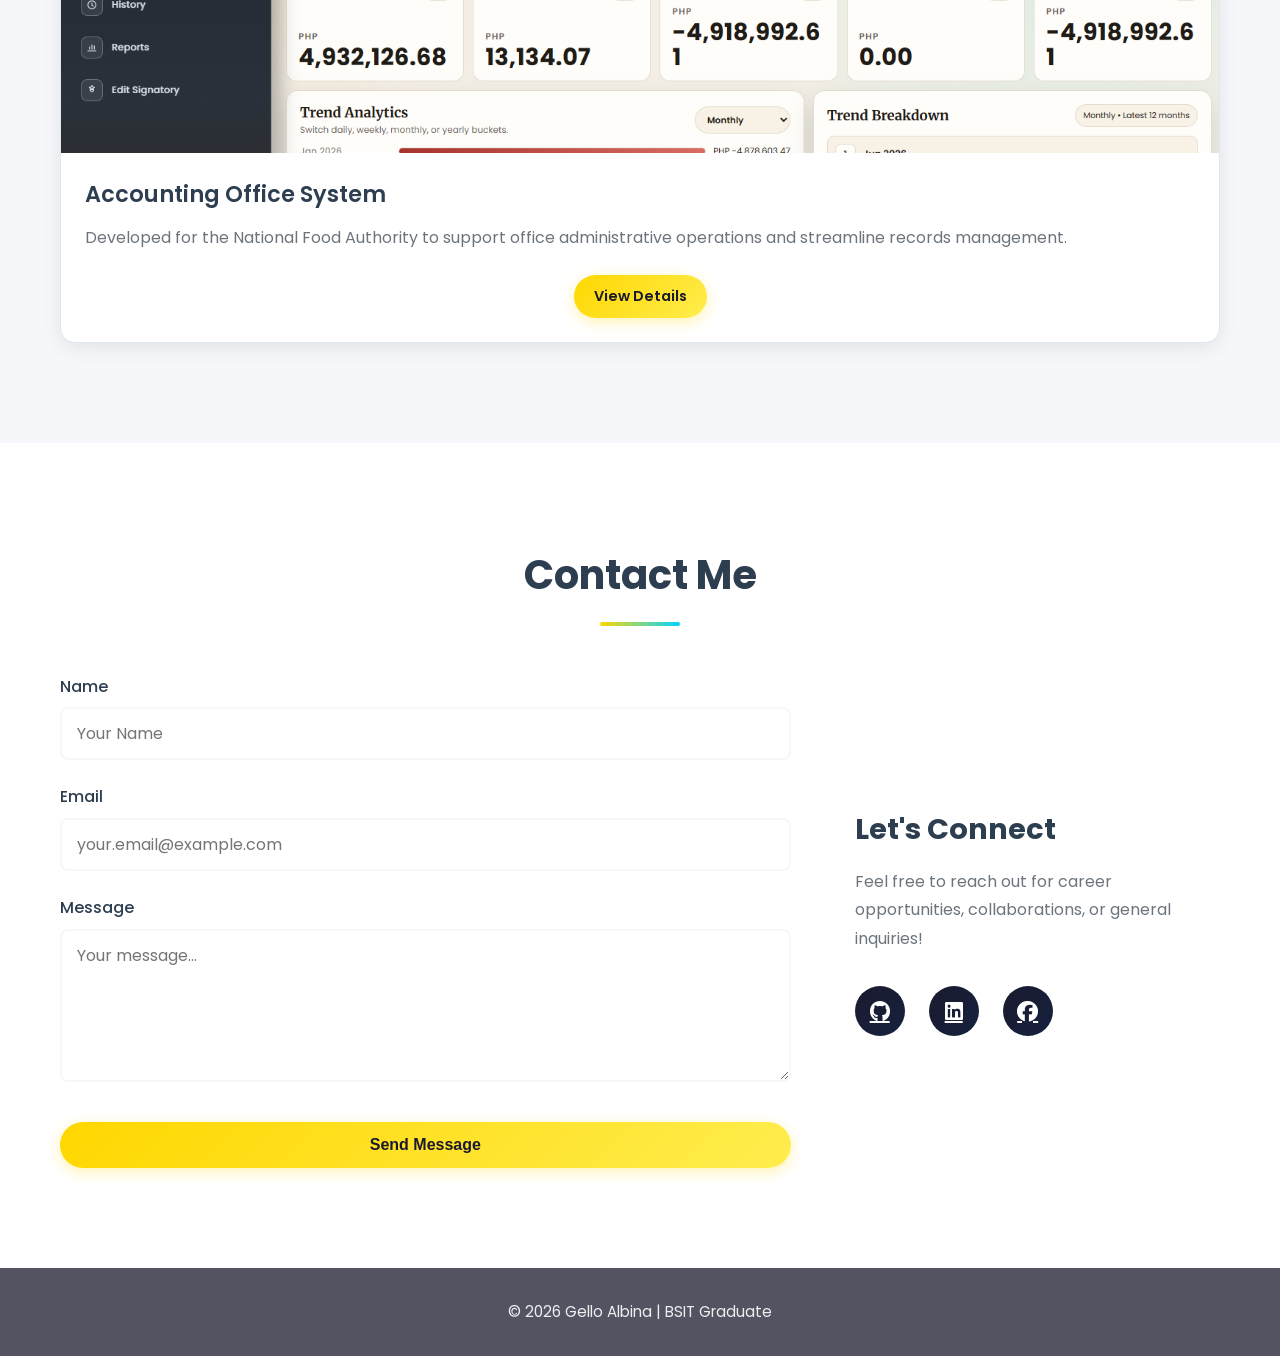
==== commit 82eab80a: "Update index.html" ====
--- a/index.html
+++ b/index.html
@@ -107,14 +107,14 @@
                             <i class="fas fa-phone"></i>
                             <div>
                                 <strong>Phone:</strong>
-                                <span>09078126372</span>
+                                <a href="tel:+639078126372">09078126372</a>
                             </div>
                         </div>
                         <div class="info-item">
                             <i class="fas fa-envelope"></i>
                             <div>
                                 <strong>Email:</strong>
-                                <span>albinagello225@gmail.com</span>
+                                <a href="mailto:albinagello225@gmail.com">albinagello225@gmail.com</a>
                             </div>
                         </div>
                     </div>
@@ -145,10 +145,6 @@
                 <div class="skill-card">
                     <div class="skill-icon"><i class="fas fa-mobile-alt"></i></div>
                     <h3>Responsive Web Design</h3>
-                </div>
-                <div class="skill-card">
-                    <div class="skill-icon"><i class="fas fa-fire"></i></div>
-                    <h3>Firebase</h3>
                 </div>
                 <div class="skill-card">
                     <div class="skill-icon"><i class="fas fa-code"></i></div>
@@ -336,13 +332,13 @@
                     <h3>Let's Connect</h3>
                     <p>Feel free to reach out for career opportunities, collaborations, or general inquiries!</p>
                     <div class="social-links">
-                        <a href="https://github.com" target="_blank" class="social-icon">
+                        <a href="https://github.com/gelloboy123" target="_blank" rel="noopener noreferrer" class="social-icon" aria-label="GitHub">
                             <i class="fab fa-github"></i>
                         </a>
-                        <a href="https://linkedin.com" target="_blank" class="social-icon">
+                        <a href="https://www.linkedin.com/in/gello-albina-b5b190428/" target="_blank" rel="noopener noreferrer" class="social-icon" aria-label="LinkedIn">
                             <i class="fab fa-linkedin"></i>
                         </a>
-                        <a href="https://www.facebook.com" target="_blank" class="social-icon">
+                        <a href="https://www.facebook.com/gello.albina.13" target="_blank" rel="noopener noreferrer" class="social-icon" aria-label="Facebook">
                             <i class="fab fa-facebook"></i>
                         </a>
                     </div>
